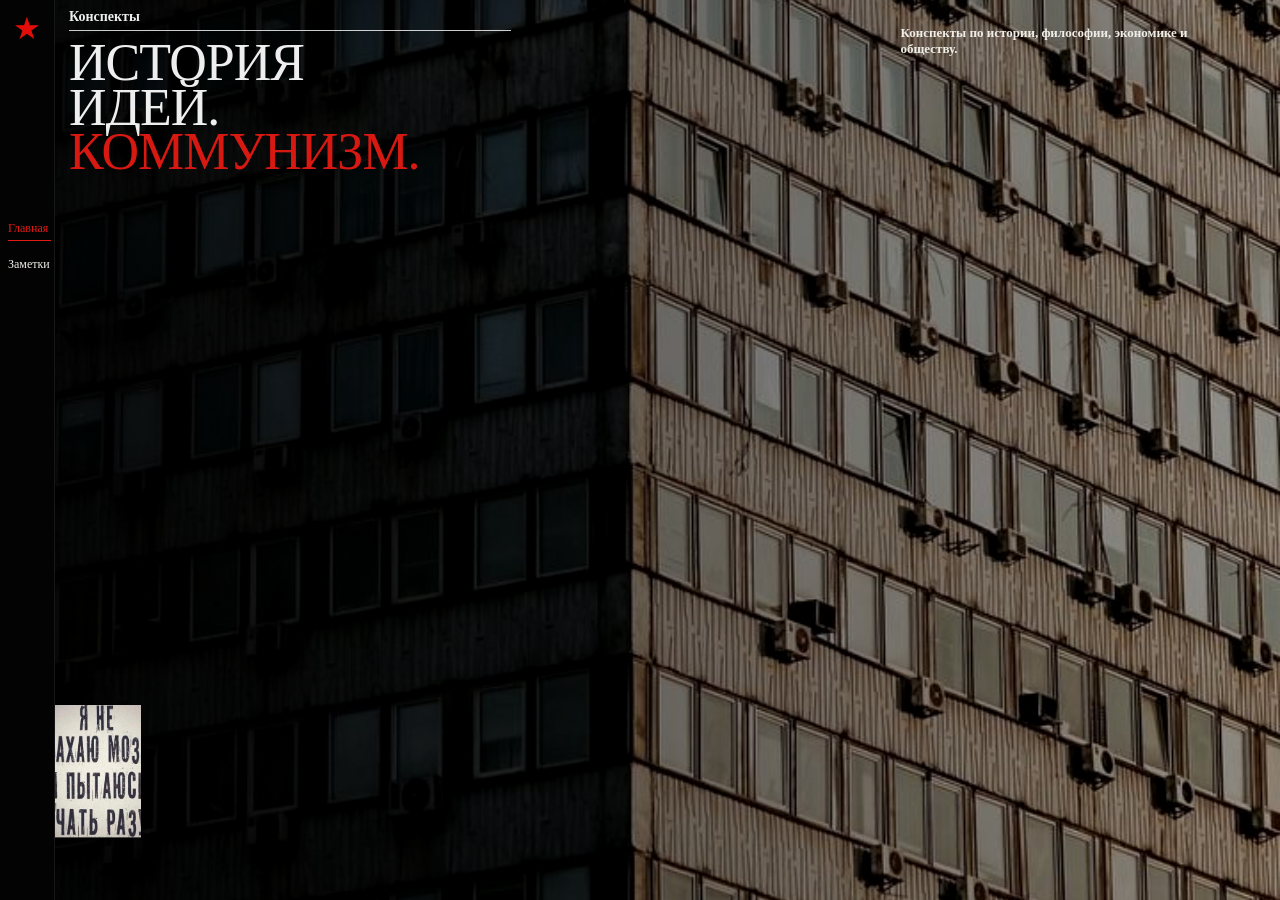
==== index.html @ e52af554 "Add files via upload" ====
<!doctype html>
<html lang="ru">
<head>
<meta charset="utf-8">
<meta name="viewport" content="width=device-width, initial-scale=1">
<title>История идей. Коммунизм.</title>
<link rel="stylesheet" href="style.css">
</head>
<body class="home-body">
<aside class="rail">
  <div class="star">★</div>
  <nav>
    <a class="active" href="index.html">Главная</a>
    <a href="notes.html">Заметки</a>
  </nav>
</aside>

<main class="home">
  <div class="background"><img src="654147914661196883.jpg" alt=""></div>
  <div class="darkness"></div>

  <header class="home-header">
    <div class="kicker">Конспекты</div>
    <div class="line"></div>
    <h1>ИСТОРИЯ<br>ИДЕЙ.<br><span>КОММУНИЗМ.</span></h1>
  </header>

  <div class="intro">Конспекты по истории, философии, экономике и обществу.</div>
<img class="little-poster" src="poster.jpg" alt="">
</main>
</body>
</html>
---- style.css ----
*{box-sizing:border-box}
html,body{margin:0;width:100%;min-height:100%;background:#050505;color:#f0eee8}
body{font-family:Georgia,"Times New Roman",serif}
a{color:inherit;text-decoration:none}

.rail{
  position:fixed;z-index:20;left:0;top:0;bottom:0;width:70px;
  background:#030303;border-right:1px solid rgba(255,255,255,.08)
}
.star{
  color:#e20d08;font:38px/1 Georgia,serif;
  text-align:center;padding-top:16px
}
.rail nav{
  position:absolute;left:0;right:0;top:240px;
  display:flex;flex-direction:column;gap:8px
}
.rail nav a{
  display:block;padding:3px 0 4px 20px;
  font:14px Georgia,"Times New Roman",serif;
  border-bottom:1px solid transparent
}
.rail nav a.active{color:#e31b14}
.rail nav a.active:after{
  content:"";display:block;width:48px;border-bottom:1px solid #e31b14;
  margin-top:4px
}

.home{
  position:relative;min-height:100vh;margin-left:70px;
  overflow:hidden;background:#0b0b0b
}
.background,.note-background{position:fixed;inset:0}
.background img,.note-background img{
  width:100%;height:100%;object-fit:cover;
  filter:brightness(.74) contrast(1.06)
}
.darkness,.note-darkness{
  position:fixed;inset:0;pointer-events:none;
  background:linear-gradient(90deg,rgba(0,0,0,.80) 0%,rgba(0,0,0,.43) 38%,rgba(0,0,0,.12) 100%)
}
.home-header{
  position:relative;z-index:2;width:min(510px,75%);
  padding:15px 14px 0;color:#eee
}
.kicker{font:700 14px Georgia,"Times New Roman",serif}
.line{height:1px;background:rgba(255,255,255,.8);margin:5px 0 10px}
.home-header h1{
  margin:0;font:400 clamp(32px,4vw,56px)/.84 Georgia,"Times New Roman",serif;
  letter-spacing:-1px
}
.home-header h1 span{color:#d71912}
.intro{
  position:absolute;z-index:3;right:4.5%;top:32px;width:320px;
  font:700 14px/1.45 Georgia,"Times New Roman",serif;
  text-align:left
}
.notes{
  position:relative;z-index:3;width:min(700px,76%);
  margin:118px 0 0 22px
}
.note-row{
  display:grid;grid-template-columns:42px 1fr 42px;align-items:center;
  min-height:66px;margin:0 0 8px;padding:9px 10px;
  background:rgba(0,0,0,.52);
  border-top:1px solid rgba(255,255,255,.18);
  border-bottom:1px solid rgba(255,255,255,.10);
  transition:background .2s
}
.note-row:hover{background:rgba(0,0,0,.72)}
.num{color:#e21a13;font:400 24px Georgia,serif}
.note-title{
  font:700 14px/1.35 Georgia,"Times New Roman",serif;
  text-transform:none
}
.arrow{font-size:25px;text-align:center}
.little-poster{
  position:absolute;z-index:4;left:-70px;bottom:55px;
  width:108px;height:142px;object-fit:cover;
  box-shadow:0 0 18px rgba(0,0,0,.55)
}

/* Individual notes */
.note-page{position:relative;min-height:100vh;overflow:hidden}
.note-background img{filter:grayscale(100%) brightness(.62) contrast(1.15)}
.note-darkness{
  background:linear-gradient(90deg,rgba(0,0,0,.76),rgba(0,0,0,.36) 55%,rgba(0,0,0,.2))
}
.note-header{
  position:relative;z-index:3;padding:15px 24px 0;width:100%;
  color:#eee
}
.note-heading{display:flex;align-items:flex-start;gap:15px;max-width:700px}
.note-number{color:#e31b14;font:400 25px Georgia,serif;padding-top:7px}
.note-heading h1{
  margin:0;font:400 clamp(28px,3.2vw,47px)/.9 Georgia,"Times New Roman",serif;
  max-width:620px
}
.note-heading h1::first-line{color:#eee}
.back{
  position:absolute;z-index:5;left:16px;top:108px;
  font:30px Georgia,serif
}
.note-content{
  position:relative;z-index:4;
  width:min(720px,78%);margin:96px auto 70px;
  padding:8px 14px 18px;
  background:rgba(0,0,0,.66);
  border:0;
  color:#eee;
  font:700 16px/1.5 Georgia,"Times New Roman",serif;
  text-align:left
}
.note-content h1,.note-content h2,.note-content h3{
  font-family:Georgia,"Times New Roman",serif;
  line-height:1.15;margin:10px 0 14px
}
.note-content h1{font-size:25px}
.note-content h2{font-size:20px}
.note-content h3{font-size:18px}
.note-content p,.note-content li{font-size:16px;line-height:1.5;margin:0 0 12px}
.note-content ul,.note-content ol{margin:5px 0 14px;padding-left:28px}
.note-content strong{font-weight:700}
.note-content blockquote{
  border-left:2px solid rgba(255,255,255,.55);margin:14px 0;padding:2px 12px
}
.note-content hr{border:0;border-top:1px solid rgba(255,255,255,.5);margin:20px 0}

@media(max-width:800px){
  .rail{width:58px}
  .home{margin-left:58px}
  .rail nav{top:210px}
  .rail nav a{padding-left:10px;font-size:12px}
  .home-header{width:85%;padding-left:14px}
  .home-header h1{font-size:37px}
  .intro{position:relative;right:auto;top:auto;width:82%;margin:26px 0 0 14px;font-size:12px}
  .notes{width:91%;margin:55px 0 0 10px}
  .note-row{grid-template-columns:30px 1fr 30px;min-height:62px;padding:7px}
  .note-title{font-size:12px}
  .little-poster{left:0;bottom:30px;width:78px;height:103px}
  .note-content{width:88%;margin:65px auto 45px;font-size:14px}
  .note-content p,.note-content li{font-size:14px}
  .note-heading h1{font-size:27px}
}


/* Final reference alignment */
@media(min-width:801px){
  .rail{width:55px}
  .star{font-size:31px;padding-top:13px}
  .rail nav{top:218px}
  .rail nav a{padding-left:8px;font-size:12px}
  .rail nav a.active:after{width:43px}

  .home{margin-left:55px;min-height:100vh}
  .home-header{width:470px;padding:9px 14px 0}
  .home-header h1{font-size:52px;line-height:.86}
  .intro{
    top:25px;right:6.5%;width:300px;
    font-size:13px;line-height:1.25
  }
  .notes{
    width:655px;margin:106px 0 0 20px
  }
  .note-row{
    grid-template-columns:38px 1fr 38px;
    min-height:68px;margin-bottom:7px;padding:8px 10px
  }
  .num{font-size:23px}
  .note-title{font-size:13px;line-height:1.25}
  .arrow{font-size:23px}
  .little-poster{
    left:0;bottom:62px;width:86px;height:133px
  }

  .note-page{min-height:100vh}
  .note-header{padding:9px 18px 0;width:520px}
  .note-header .kicker{font-size:13px}
  .note-heading h1{font-size:43px;line-height:.88}
  .note-number{font-size:23px}
  .note-content{
    width:690px;margin:88px 0 70px 20px;
    padding:10px 14px 18px;
    background:rgba(0,0,0,.68);
    border:0;
    font-size:15px
  }
  .note-content p,.note-content li{font-size:15px;line-height:1.45}
  .back{left:10px;top:102px}
}

.notes-list .notes-list-label{
  position:relative;z-index:3;
  margin:92px 0 14px 20px;
  width:655px;
  color:#eee;
  border-bottom:1px solid rgba(255,255,255,.45);
  padding-bottom:8px;
  font:700 13px Georgia,"Times New Roman",serif;
}
.notes-list .notes{
  margin-top:0;
}
@media(max-width:800px){
  .notes-list .notes-list-label{width:91%;margin:55px 0 12px 10px}
}
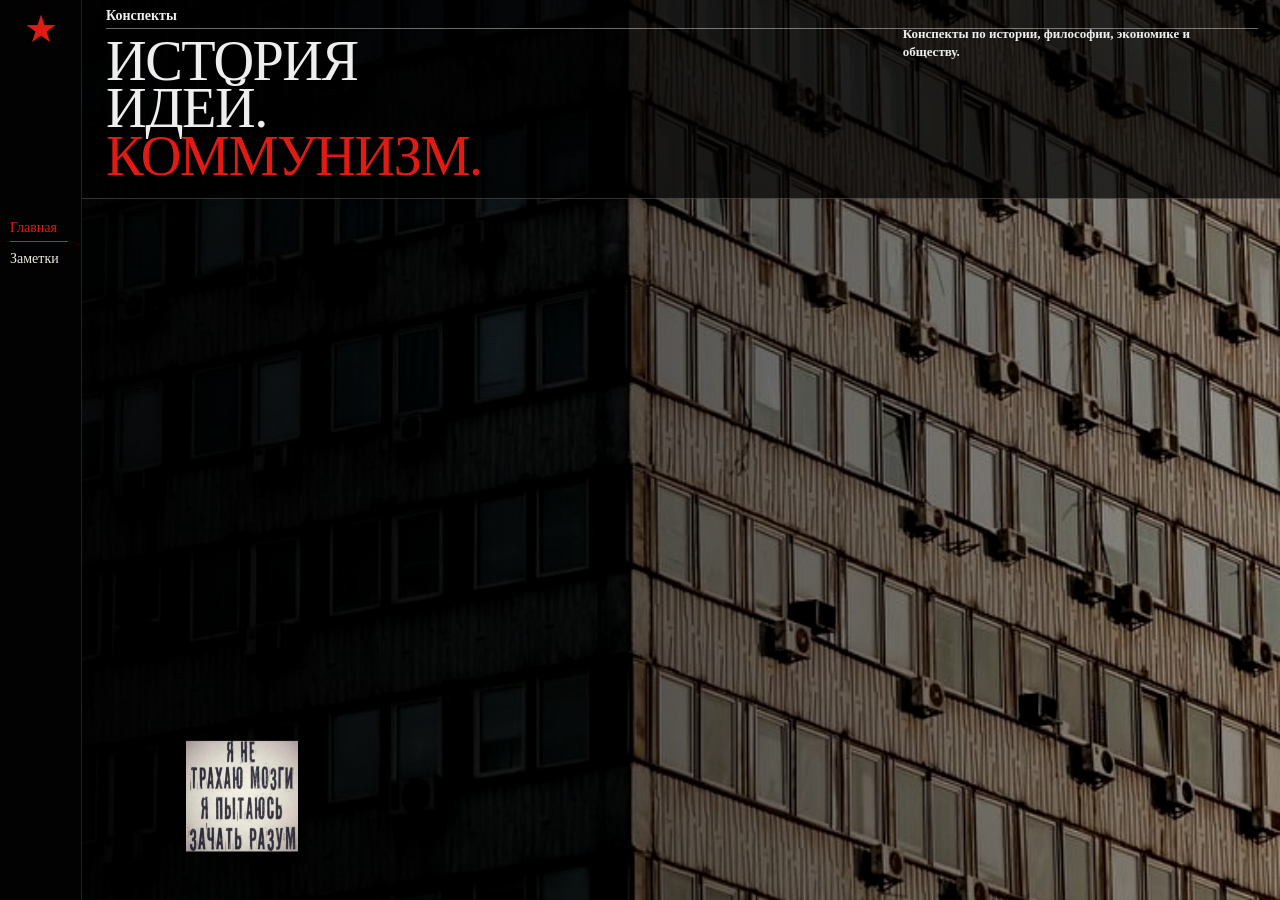
==== commit 97b3d6e1: "Add files via upload" ====
--- a/index.html
+++ b/index.html
@@ -14,19 +14,16 @@
     <a href="notes.html">Заметки</a>
   </nav>
 </aside>
-
 <main class="home">
   <div class="background"><img src="654147914661196883.jpg" alt=""></div>
   <div class="darkness"></div>
-
   <header class="home-header">
     <div class="kicker">Конспекты</div>
     <div class="line"></div>
     <h1>ИСТОРИЯ<br>ИДЕЙ.<br><span>КОММУНИЗМ.</span></h1>
   </header>
-
   <div class="intro">Конспекты по истории, философии, экономике и обществу.</div>
-<img class="little-poster" src="poster.jpg" alt="">
+  <img class="little-poster" src="poster.jpg" alt="">
 </main>
 </body>
 </html>
--- a/style.css
+++ b/style.css
@@ -1,207 +1,217 @@
 
 *{box-sizing:border-box}
-html,body{margin:0;width:100%;min-height:100%;background:#050505;color:#f0eee8}
+html,body{margin:0;padding:0;background:#050505;color:#eee;min-height:100%}
 body{font-family:Georgia,"Times New Roman",serif}
 a{color:inherit;text-decoration:none}
 
+:root{
+  --red:#e01b14;
+  --white:#eeeae1;
+  --black:#050505;
+  --panel:rgba(0,0,0,.70);
+  --line:rgba(255,255,255,.42);
+}
+
+/* LEFT NAVIGATION */
 .rail{
-  position:fixed;z-index:20;left:0;top:0;bottom:0;width:70px;
-  background:#030303;border-right:1px solid rgba(255,255,255,.08)
+  position:fixed;z-index:50;left:0;top:0;bottom:0;
+  width:82px;background:#020202;
+  border-right:1px solid rgba(255,255,255,.12);
 }
 .star{
-  color:#e20d08;font:38px/1 Georgia,serif;
-  text-align:center;padding-top:16px
+  color:var(--red);
+  font:38px/1 Georgia,"Times New Roman",serif;
+  text-align:center;padding-top:10px;
 }
 .rail nav{
-  position:absolute;left:0;right:0;top:240px;
-  display:flex;flex-direction:column;gap:8px
+  position:absolute;left:0;right:0;top:216px;
 }
 .rail nav a{
-  display:block;padding:3px 0 4px 20px;
-  font:14px Georgia,"Times New Roman",serif;
-  border-bottom:1px solid transparent
-}
-.rail nav a.active{color:#e31b14}
+  display:block;width:100%;padding:4px 7px 5px 10px;
+  font:14px/1.1 Georgia,"Times New Roman",serif;
+  white-space:nowrap;
+}
+.rail nav a.active{color:var(--red)}
 .rail nav a.active:after{
-  content:"";display:block;width:48px;border-bottom:1px solid #e31b14;
-  margin-top:4px
-}
-
-.home{
-  position:relative;min-height:100vh;margin-left:70px;
-  overflow:hidden;background:#0b0b0b
-}
-.background,.note-background{position:fixed;inset:0}
+  content:"";display:block;width:58px;
+  border-bottom:1px solid var(--red);margin-top:6px;
+}
+.rail nav a:not(.active){color:var(--white)}
+.rail nav a:hover{color:var(--red)}
+
+.background,.note-background{
+  position:fixed;z-index:0;inset:0;overflow:hidden;
+}
 .background img,.note-background img{
   width:100%;height:100%;object-fit:cover;
-  filter:brightness(.74) contrast(1.06)
+  display:block;filter:brightness(.72) contrast(1.08);
 }
 .darkness,.note-darkness{
-  position:fixed;inset:0;pointer-events:none;
-  background:linear-gradient(90deg,rgba(0,0,0,.80) 0%,rgba(0,0,0,.43) 38%,rgba(0,0,0,.12) 100%)
-}
-.home-header{
-  position:relative;z-index:2;width:min(510px,75%);
-  padding:15px 14px 0;color:#eee
-}
-.kicker{font:700 14px Georgia,"Times New Roman",serif}
-.line{height:1px;background:rgba(255,255,255,.8);margin:5px 0 10px}
+  position:fixed;z-index:1;inset:0;pointer-events:none;
+  background:linear-gradient(90deg,rgba(0,0,0,.86) 0%,rgba(0,0,0,.56) 38%,rgba(0,0,0,.10) 100%);
+}
+
+/* FULL-WIDTH TOP BAND */
+.home-header,.note-header{
+  position:relative;z-index:4;
+  margin-left:0;
+  width:100%;
+  min-height:178px;
+  padding:9px 22px 18px 24px;
+  background:rgba(0,0,0,.70);
+  border-bottom:1px solid rgba(255,255,255,.20);
+}
+.home-header .kicker,.note-header .kicker{
+  font:700 14px/1 Georgia,"Times New Roman",serif;
+}
+.line{
+  height:1px;background:var(--line);
+  margin:5px 0 9px;
+  width:100%;
+}
 .home-header h1{
-  margin:0;font:400 clamp(32px,4vw,56px)/.84 Georgia,"Times New Roman",serif;
-  letter-spacing:-1px
-}
-.home-header h1 span{color:#d71912}
-.intro{
-  position:absolute;z-index:3;right:4.5%;top:32px;width:320px;
-  font:700 14px/1.45 Georgia,"Times New Roman",serif;
-  text-align:left
-}
-.notes{
-  position:relative;z-index:3;width:min(700px,76%);
-  margin:118px 0 0 22px
+  margin:0;
+  font:400 clamp(38px,4.4vw,62px)/.84 Georgia,"Times New Roman",serif;
+  letter-spacing:-1.5px;
+}
+.home-header h1 span{color:var(--red)}
+
+.home{
+  position:relative;z-index:2;
+  margin-left:82px;min-height:100vh;overflow:hidden;
+}
+.home .intro{
+  position:absolute;z-index:5;right:5.2%;top:25px;
+  width:315px;
+  font:700 13px/1.35 Georgia,"Times New Roman",serif;
+}
+.home .notes{display:none}
+.little-poster{
+  position:absolute;z-index:5;
+  left:104px;bottom:48px;
+  width:112px;height:auto;
+  max-height:170px;
+  object-fit:contain;
+  object-position:center;
+  display:block;
+}
+
+/* DEDICATED NOTE LIST */
+.notes-list{
+  position:relative;z-index:2;
+  margin-left:82px;min-height:100vh;overflow:hidden;
+}
+.notes-list .notes-list-label{
+  position:relative;z-index:5;
+  width:720px;max-width:calc(100vw - 120px);
+  margin:42px 0 0 24px;
+  padding:8px 12px;
+  background:var(--panel);
+  border-top:1px solid rgba(255,255,255,.22);
+  border-bottom:1px solid rgba(255,255,255,.22);
+  font:700 14px/1 Georgia,"Times New Roman",serif;
+}
+.notes-list .notes{
+  position:relative;z-index:5;
+  display:block;
+  width:720px;max-width:calc(100vw - 120px);
+  margin:0 0 60px 24px;
+  padding:0 12px 8px;
+  background:var(--panel);
 }
 .note-row{
-  display:grid;grid-template-columns:42px 1fr 42px;align-items:center;
-  min-height:66px;margin:0 0 8px;padding:9px 10px;
-  background:rgba(0,0,0,.52);
-  border-top:1px solid rgba(255,255,255,.18);
-  border-bottom:1px solid rgba(255,255,255,.10);
-  transition:background .2s
-}
-.note-row:hover{background:rgba(0,0,0,.72)}
-.num{color:#e21a13;font:400 24px Georgia,serif}
-.note-title{
-  font:700 14px/1.35 Georgia,"Times New Roman",serif;
-  text-transform:none
-}
-.arrow{font-size:25px;text-align:center}
-.little-poster{
-  position:absolute;z-index:4;left:-70px;bottom:55px;
-  width:108px;height:142px;object-fit:cover;
-  box-shadow:0 0 18px rgba(0,0,0,.55)
-}
-
-/* Individual notes */
-.note-page{position:relative;min-height:100vh;overflow:hidden}
-.note-background img{filter:grayscale(100%) brightness(.62) contrast(1.15)}
+  display:grid;
+  grid-template-columns:42px minmax(0,1fr) 42px;
+  align-items:center;
+  min-height:68px;
+  border-bottom:1px solid rgba(255,255,255,.20);
+  padding:8px 2px;
+}
+.note-row:hover{background:rgba(255,255,255,.035)}
+.num{color:var(--red);font:400 23px/1 Georgia,serif}
+.note-title{font:700 14px/1.3 Georgia,"Times New Roman",serif}
+.arrow{font:24px/1;text-align:center}
+
+/* NOTE PAGE */
+.note-page{
+  position:relative;z-index:2;
+  margin-left:82px;min-height:100vh;
+  overflow:hidden;
+}
+.note-background{height:100vh;will-change:transform}
+.note-background img{
+  height:120vh;
+  min-height:100vh;
+  position:absolute;left:0;top:-10vh;
+  filter:grayscale(100%) brightness(.58) contrast(1.14);
+}
 .note-darkness{
-  background:linear-gradient(90deg,rgba(0,0,0,.76),rgba(0,0,0,.36) 55%,rgba(0,0,0,.2))
+  background:linear-gradient(90deg,rgba(0,0,0,.82),rgba(0,0,0,.47) 50%,rgba(0,0,0,.18));
 }
 .note-header{
-  position:relative;z-index:3;padding:15px 24px 0;width:100%;
-  color:#eee
-}
-.note-heading{display:flex;align-items:flex-start;gap:15px;max-width:700px}
-.note-number{color:#e31b14;font:400 25px Georgia,serif;padding-top:7px}
+  min-height:150px;
+  width:100%;
+  padding:9px 24px 16px;
+}
+.note-heading{
+  display:flex;align-items:flex-start;gap:14px;
+}
+.note-number{color:var(--red);font:400 23px/1 Georgia,serif;padding-top:5px}
 .note-heading h1{
-  margin:0;font:400 clamp(28px,3.2vw,47px)/.9 Georgia,"Times New Roman",serif;
-  max-width:620px
-}
-.note-heading h1::first-line{color:#eee}
+  margin:0;max-width:900px;
+  font:400 clamp(29px,3.2vw,47px)/.88 Georgia,"Times New Roman",serif;
+}
 .back{
-  position:absolute;z-index:5;left:16px;top:108px;
-  font:30px Georgia,serif
+  position:relative;z-index:6;
+  display:block;width:44px;margin:16px 0 0 18px;
+  font:30px/1 Georgia,serif;color:var(--white);
 }
 .note-content{
-  position:relative;z-index:4;
-  width:min(720px,78%);margin:96px auto 70px;
-  padding:8px 14px 18px;
-  background:rgba(0,0,0,.66);
-  border:0;
+  position:relative;z-index:5;
+  width:min(760px,calc(100vw - 125px));
+  margin:25px 0 100px 24px;
+  padding:18px 22px 26px;
+  background:rgba(0,0,0,.70);
   color:#eee;
-  font:700 16px/1.5 Georgia,"Times New Roman",serif;
-  text-align:left
+  font:700 15px/1.52 Georgia,"Times New Roman",serif;
 }
 .note-content h1,.note-content h2,.note-content h3{
-  font-family:Georgia,"Times New Roman",serif;
-  line-height:1.15;margin:10px 0 14px
-}
-.note-content h1{font-size:25px}
-.note-content h2{font-size:20px}
+  font-family:Georgia,"Times New Roman",serif;line-height:1.12
+}
+.note-content h1{font-size:27px}
+.note-content h2{font-size:22px;margin-top:26px}
 .note-content h3{font-size:18px}
-.note-content p,.note-content li{font-size:16px;line-height:1.5;margin:0 0 12px}
-.note-content ul,.note-content ol{margin:5px 0 14px;padding-left:28px}
-.note-content strong{font-weight:700}
+.note-content p,.note-content li{font-size:15px;line-height:1.52}
 .note-content blockquote{
-  border-left:2px solid rgba(255,255,255,.55);margin:14px 0;padding:2px 12px
-}
-.note-content hr{border:0;border-top:1px solid rgba(255,255,255,.5);margin:20px 0}
-
+  border-left:2px solid rgba(255,255,255,.6);
+  margin:16px 0;padding:2px 13px;
+}
+.note-content hr{border:0;border-top:1px solid rgba(255,255,255,.45);margin:24px 0}
+
+/* Mobile */
 @media(max-width:800px){
-  .rail{width:58px}
-  .home{margin-left:58px}
-  .rail nav{top:210px}
-  .rail nav a{padding-left:10px;font-size:12px}
-  .home-header{width:85%;padding-left:14px}
-  .home-header h1{font-size:37px}
-  .intro{position:relative;right:auto;top:auto;width:82%;margin:26px 0 0 14px;font-size:12px}
-  .notes{width:91%;margin:55px 0 0 10px}
-  .note-row{grid-template-columns:30px 1fr 30px;min-height:62px;padding:7px}
+  .rail{width:70px}
+  .star{font-size:32px}
+  .rail nav{top:205px}
+  .rail nav a{font-size:12px;padding-left:7px}
+  .rail nav a.active:after{width:50px}
+
+  .home,.notes-list,.note-page{margin-left:70px}
+  .home-header,.note-header{padding-left:16px;padding-right:14px;min-height:165px}
+  .home-header h1{font-size:40px}
+  .home .intro{
+    position:relative;right:auto;top:auto;
+    width:80%;margin:-1px 0 0 16px;
+    padding:10px 12px;background:var(--panel)
+  }
+  .little-poster{left:78px;bottom:24px;width:92px;max-height:145px}
+  .notes-list .notes-list-label,
+  .notes-list .notes{
+    width:calc(100% - 28px);max-width:none;margin-left:14px
+  }
+  .note-row{grid-template-columns:30px minmax(0,1fr) 28px;min-height:65px}
   .note-title{font-size:12px}
-  .little-poster{left:0;bottom:30px;width:78px;height:103px}
-  .note-content{width:88%;margin:65px auto 45px;font-size:14px}
-  .note-content p,.note-content li{font-size:14px}
-  .note-heading h1{font-size:27px}
-}
-
-
-/* Final reference alignment */
-@media(min-width:801px){
-  .rail{width:55px}
-  .star{font-size:31px;padding-top:13px}
-  .rail nav{top:218px}
-  .rail nav a{padding-left:8px;font-size:12px}
-  .rail nav a.active:after{width:43px}
-
-  .home{margin-left:55px;min-height:100vh}
-  .home-header{width:470px;padding:9px 14px 0}
-  .home-header h1{font-size:52px;line-height:.86}
-  .intro{
-    top:25px;right:6.5%;width:300px;
-    font-size:13px;line-height:1.25
+  .note-content{
+    width:calc(100% - 28px);margin-left:14px;padding:15px 16px;
   }
-  .notes{
-    width:655px;margin:106px 0 0 20px
-  }
-  .note-row{
-    grid-template-columns:38px 1fr 38px;
-    min-height:68px;margin-bottom:7px;padding:8px 10px
-  }
-  .num{font-size:23px}
-  .note-title{font-size:13px;line-height:1.25}
-  .arrow{font-size:23px}
-  .little-poster{
-    left:0;bottom:62px;width:86px;height:133px
-  }
-
-  .note-page{min-height:100vh}
-  .note-header{padding:9px 18px 0;width:520px}
-  .note-header .kicker{font-size:13px}
-  .note-heading h1{font-size:43px;line-height:.88}
-  .note-number{font-size:23px}
-  .note-content{
-    width:690px;margin:88px 0 70px 20px;
-    padding:10px 14px 18px;
-    background:rgba(0,0,0,.68);
-    border:0;
-    font-size:15px
-  }
-  .note-content p,.note-content li{font-size:15px;line-height:1.45}
-  .back{left:10px;top:102px}
-}
-
-.notes-list .notes-list-label{
-  position:relative;z-index:3;
-  margin:92px 0 14px 20px;
-  width:655px;
-  color:#eee;
-  border-bottom:1px solid rgba(255,255,255,.45);
-  padding-bottom:8px;
-  font:700 13px Georgia,"Times New Roman",serif;
-}
-.notes-list .notes{
-  margin-top:0;
-}
-@media(max-width:800px){
-  .notes-list .notes-list-label{width:91%;margin:55px 0 12px 10px}
-}
+}
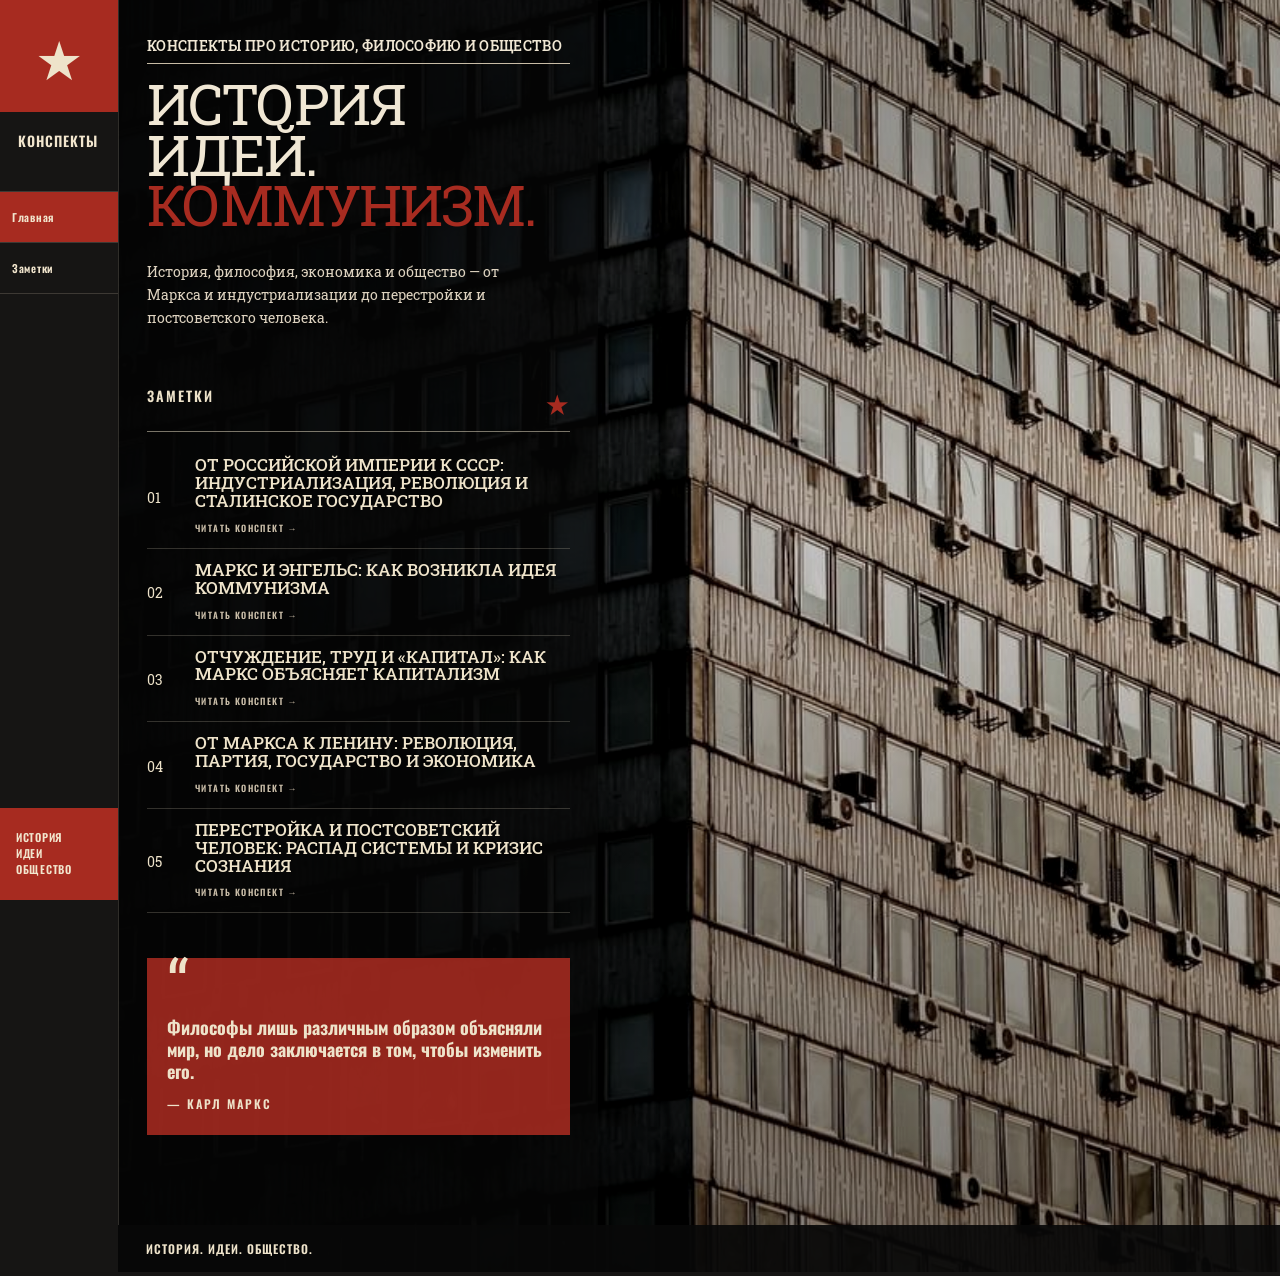
==== commit 55fc8def: "Add files via upload" ====
--- a/index.html
+++ b/index.html
@@ -1,29 +1,88 @@
-<!doctype html>
+<!DOCTYPE html>
+
 <html lang="ru">
 <head>
-<meta charset="utf-8">
-<meta name="viewport" content="width=device-width, initial-scale=1">
-<title>История идей. Коммунизм.</title>
-<link rel="stylesheet" href="style.css">
+<meta charset="utf-8"/>
+<meta content="width=device-width, initial-scale=1" name="viewport"/>
+<title>История идей. Общество.</title>
+<link href="style.css" rel="stylesheet"/>
 </head>
-<body class="home-body">
-<aside class="rail">
-  <div class="star">★</div>
-  <nav>
-    <a class="active" href="index.html">Главная</a>
-    <a href="notes.html">Заметки</a>
-  </nav>
+<body>
+<div class="site-shell home">
+<aside class="sidebar">
+<div class="brand-mark">★</div>
+<div class="brand">КОНСПЕКТЫ</div>
+<nav>
+<a class="active" href="index.html">Главная</a>
+<a href="#notes">Заметки</a>
+</nav>
+<div class="sidebar-bottom">ИСТОРИЯ<br/>ИДЕИ<br/>ОБЩЕСТВО</div>
 </aside>
-<main class="home">
-  <div class="background"><img src="654147914661196883.jpg" alt=""></div>
-  <div class="darkness"></div>
-  <header class="home-header">
-    <div class="kicker">Конспекты</div>
-    <div class="line"></div>
-    <h1>ИСТОРИЯ<br>ИДЕЙ.<br><span>КОММУНИЗМ.</span></h1>
-  </header>
-  <div class="intro">Конспекты по истории, философии, экономике и обществу.</div>
-  <img class="little-poster" src="poster.jpg" alt="">
+<main class="home-main">
+<div class="home-photo">
+<img alt="Архитектура" src="654147914661196883.jpg"/>
+</div>
+<div class="home-shade"></div>
+<section class="home-overlay">
+<div class="home-heading">
+<span class="home-kicker">КОНСПЕКТЫ ПРО ИСТОРИЮ, ФИЛОСОФИЮ И ОБЩЕСТВО</span>
+<div class="home-rule"></div>
+<h1>ИСТОРИЯ<br/>ИДЕЙ.<br/><em>КОММУНИЗМ.</em></h1>
+</div>
+<div class="home-description">
+<p>История, философия, экономика и общество — от Маркса и индустриализации до перестройки и постсоветского человека.</p>
+</div>
+<section class="notes-section" id="notes">
+<div class="section-heading"><span>ЗАМЕТКИ</span><i>★</i></div>
+<a class="note-card" href="notes/note-1.html">
+<div class="card-image"><img alt="" src="images/note-1.jpg"/></div>
+<div class="card-number">01</div>
+<div class="card-text">
+<h2>От Российской империи к СССР: индустриализация, революция и сталинское государство</h2>
+<span>ЧИТАТЬ КОНСПЕКТ →</span>
+</div>
+</a>
+<a class="note-card" href="notes/note-2.html">
+<div class="card-image"><img alt="" src="images/note-2.jpg"/></div>
+<div class="card-number">02</div>
+<div class="card-text">
+<h2>Маркс и Энгельс: как возникла идея коммунизма</h2>
+<span>ЧИТАТЬ КОНСПЕКТ →</span>
+</div>
+</a>
+<a class="note-card" href="notes/note-3.html">
+<div class="card-image"><img alt="" src="images/note-3.jpg"/></div>
+<div class="card-number">03</div>
+<div class="card-text">
+<h2>Отчуждение, труд и «Капитал»: как Маркс объясняет капитализм</h2>
+<span>ЧИТАТЬ КОНСПЕКТ →</span>
+</div>
+</a>
+<a class="note-card" href="notes/note-4.html">
+<div class="card-image"><img alt="" src="images/note-4.jpg"/></div>
+<div class="card-number">04</div>
+<div class="card-text">
+<h2>От Маркса к Ленину: революция, партия, государство и экономика</h2>
+<span>ЧИТАТЬ КОНСПЕКТ →</span>
+</div>
+</a>
+<a class="note-card" href="notes/note-5.html">
+<div class="card-image"><img alt="" src="images/note-5.jpg"/></div>
+<div class="card-number">05</div>
+<div class="card-text">
+<h2>Перестройка и постсоветский человек: распад системы и кризис сознания</h2>
+<span>ЧИТАТЬ КОНСПЕКТ →</span>
+</div>
+</a>
+</section>
+<section class="quote">
+<span>“</span>
+<p>Философы лишь различным образом объясняли мир, но дело заключается в том, чтобы изменить его.</p>
+<small>— КАРЛ МАРКС</small>
+</section>
+</section>
+<footer>ИСТОРИЯ. ИДЕИ. ОБЩЕСТВО. <span>КОНСПЕКТЫ ДЛЯ ИЗУЧЕНИЯ И ПОНИМАНИЯ.</span></footer>
 </main>
+</div>
 </body>
 </html>
--- a/style.css
+++ b/style.css
@@ -1,217 +1,228 @@
 
+@import url('https://fonts.googleapis.com/css2?family=Oswald:wght@400;500;600;700&family=Roboto+Slab:wght@400;500;700&display=swap');
+
+:root{
+  --red:#a72b20;
+  --dark:#161514;
+  --cream:#eee3ca;
+  --paper:#f5ecd8;
+  --ink:#191715;
+  --muted:#776d60;
+}
 *{box-sizing:border-box}
-html,body{margin:0;padding:0;background:#050505;color:#eee;min-height:100%}
-body{font-family:Georgia,"Times New Roman",serif}
+html{scroll-behavior:smooth}
+body{margin:0;background:var(--dark);color:var(--ink);font-family:"Roboto Slab",serif}
 a{color:inherit;text-decoration:none}
-
-:root{
-  --red:#e01b14;
-  --white:#eeeae1;
-  --black:#050505;
-  --panel:rgba(0,0,0,.70);
-  --line:rgba(255,255,255,.42);
-}
-
-/* LEFT NAVIGATION */
-.rail{
-  position:fixed;z-index:50;left:0;top:0;bottom:0;
-  width:82px;background:#020202;
-  border-right:1px solid rgba(255,255,255,.12);
-}
-.star{
+.site-shell{display:flex;min-height:100vh}
+.sidebar{position:fixed;left:0;top:0;bottom:0;width:118px;background:var(--dark);color:#f2e6ce;display:flex;flex-direction:column;z-index:10}
+.brand-mark{height:112px;background:var(--red);display:grid;place-items:center;font:54px/1 "Oswald",sans-serif;color:var(--cream)}
+.brand{padding:20px 18px;font:600 14px/1.35 "Oswald",sans-serif;letter-spacing:1px}
+.sidebar nav{margin-top:20px;border-top:1px solid #3d3934}
+.sidebar nav a{display:block;padding:17px 12px;border-bottom:1px solid #3d3934;font:600 11px "Oswald",sans-serif;letter-spacing:.7px}
+.sidebar nav a:hover,.sidebar nav a.active{background:var(--red)}
+.sidebar-bottom{margin-top:auto;background:var(--red);padding:22px 16px;font:600 11px/1.45 "Oswald",sans-serif;letter-spacing:.7px}
+.home-main,.note-page{margin-left:118px;width:calc(100% - 118px)}
+.intro{min-height:100vh;display:grid;grid-template-columns:46% 54%;background:var(--paper)}
+.intro-copy{padding:24vh 7vw 12vh 7vw;align-self:end}
+.eyebrow,.section-heading,.hero-title span{font:600 14px "Oswald",sans-serif;letter-spacing:2px;color:var(--red)}
+.intro h1{font:700 clamp(58px,8vw,130px)/.87 "Oswald",sans-serif;margin:22px 0 30px;letter-spacing:-2px}
+.intro h1 em{font-style:normal;color:var(--red)}
+.intro p{max-width:600px;font-size:18px;line-height:1.7}
+.intro-photo{min-height:100vh;overflow:hidden}
+.intro-photo img{width:100%;height:100%;object-fit:cover;filter:contrast(1.08)}
+.notes-section{background:var(--paper);padding:80px 7vw}
+.section-heading{display:flex;justify-content:space-between;border-bottom:2px solid var(--red);padding-bottom:10px;margin-bottom:25px}
+.section-heading i{font-style:normal;font-size:24px}
+.note-card{display:grid;grid-template-columns:120px 54px 1fr;align-items:center;border-bottom:1px solid #b8ac94;padding:18px 0;gap:18px;transition:.2s}
+.note-card:hover{background:#e7dcc4}
+.card-image{width:120px;height:120px;overflow:hidden}
+.card-image img{width:100%;height:100%;object-fit:cover;filter:grayscale(100%) contrast(1.08)}
+.card-number{font:600 24px "Oswald",sans-serif;color:var(--red)}
+.card-text h2{font:700 clamp(20px,2.2vw,34px)/1.05 "Oswald",sans-serif;margin:0 0 12px;text-transform:uppercase}
+.card-text span{font:600 11px "Oswald",sans-serif;letter-spacing:1.4px;color:var(--red)}
+.quote{margin:0;background:var(--red);color:var(--cream);padding:55px 10vw}
+.quote span{font:100px/0 "Roboto Slab",serif}
+.quote p{font:700 clamp(24px,3vw,42px)/1.2 "Oswald",sans-serif;max-width:950px;margin:20px 0}
+.quote small{font:600 12px "Oswald",sans-serif;letter-spacing:2px}
+footer{background:var(--dark);color:#eee3ca;padding:25px 7vw;font:600 12px "Oswald",sans-serif;letter-spacing:1px}
+footer span{float:right;color:#9e9589;font-weight:400}
+.note-hero{height:62vh;position:relative;overflow:hidden}
+.note-hero img{width:100%;height:100%;object-fit:cover;filter:grayscale(100%) contrast(1.18)}
+.hero-overlay{position:absolute;inset:0;background:linear-gradient(90deg,rgba(0,0,0,.75),rgba(0,0,0,.05))}
+.hero-title{position:absolute;left:7vw;bottom:8vh;color:#f4ead4;max-width:850px}
+.hero-title h1{font:700 clamp(48px,6vw,90px)/.95 "Oswald",sans-serif;text-transform:uppercase;margin:18px 0 0;letter-spacing:-1px}
+.content{background:var(--paper);padding:70px max(7vw,24px) 100px;max-width:1200px}
+.content h1{font:700 44px/1 "Oswald",sans-serif;color:var(--red);margin-top:0}
+.content h2{font:700 32px/1.05 "Oswald",sans-serif;margin-top:55px;text-transform:uppercase}
+.content h3{font:700 23px/1.1 "Oswald",sans-serif}
+.content p,.content li{font-size:18px;line-height:1.75}
+.content strong{font-weight:700}
+.content mark{background:#d7bd82;padding:0 3px}
+.content blockquote{margin:30px 0;padding:20px 28px;border-left:7px solid var(--red);background:#e7dcc4;font-size:21px}
+.content hr{border:0;border-top:2px solid #b8ac94;margin:45px 0}
+.content ul,.content ol{padding-left:30px}
+@media(max-width:800px){
+  .sidebar{width:76px}
+  .brand{display:none}
+  .sidebar-bottom{font-size:9px;padding:12px 8px}
+  .home-main,.note-page{margin-left:76px;width:calc(100% - 76px)}
+  .intro{display:block}
+  .intro-copy{padding:70px 28px}
+  .intro-photo{min-height:55vh}
+  .notes-section{padding:55px 28px}
+  .note-card{grid-template-columns:75px 35px 1fr;gap:10px}
+  .card-image{width:75px;height:75px}
+  .card-text h2{font-size:20px}
+  .note-hero{height:55vh}
+  .hero-title{left:28px;right:20px;bottom:40px}
+  .content{padding:45px 28px 70px}
+  .content p,.content li{font-size:16px}
+  footer span{float:none;display:block;margin-top:8px}
+}
+
+
+/* --- Homepage: architectural editorial layout --- */
+.home-main{
+  position:relative;
+  min-height:100vh;
+  overflow:hidden;
+  background:#0d0d0d;
+}
+.home-photo{
+  position:fixed;
+  inset:0;
+  z-index:0;
+}
+.home-photo img{
+  width:100%;
+  height:100%;
+  object-fit:cover;
+  object-position:center;
+  filter:contrast(1.06) saturate(.78);
+}
+.home-shade{
+  position:fixed;
+  inset:0;
+  z-index:1;
+  pointer-events:none;
+  background:
+    linear-gradient(90deg,rgba(0,0,0,.88) 0,rgba(0,0,0,.63) 24%,rgba(0,0,0,.16) 53%,rgba(0,0,0,.03) 100%),
+    linear-gradient(180deg,rgba(0,0,0,.28),rgba(0,0,0,.05) 42%,rgba(0,0,0,.38));
+}
+.home-overlay{
+  position:relative;
+  z-index:2;
+  width:min(480px,calc(100vw - 120px));
+  min-height:100vh;
+  padding:34px 28px 90px;
+  color:#f0e7d4;
+  background:rgba(8,8,8,.58);
+  border-left:1px solid rgba(240,231,212,.18);
+}
+.home-heading{
+  margin-top:0;
+}
+.home-kicker{
+  font:600 14px/1 "Roboto Slab",serif;
+  letter-spacing:.3px;
+}
+.home-rule{
+  height:1px;
+  background:#ddd0b7;
+  opacity:.9;
+  margin:8px 0 14px;
+}
+.home-heading h1{
+  margin:0;
+  font:400 clamp(38px,4.4vw,62px)/.9 "Roboto Slab",serif;
+  letter-spacing:-2px;
+}
+.home-heading h1 em{
+  font-style:normal;
   color:var(--red);
-  font:38px/1 Georgia,"Times New Roman",serif;
-  text-align:center;padding-top:10px;
-}
-.rail nav{
-  position:absolute;left:0;right:0;top:216px;
-}
-.rail nav a{
-  display:block;width:100%;padding:4px 7px 5px 10px;
-  font:14px/1.1 Georgia,"Times New Roman",serif;
-  white-space:nowrap;
-}
-.rail nav a.active{color:var(--red)}
-.rail nav a.active:after{
-  content:"";display:block;width:58px;
-  border-bottom:1px solid var(--red);margin-top:6px;
-}
-.rail nav a:not(.active){color:var(--white)}
-.rail nav a:hover{color:var(--red)}
-
-.background,.note-background{
-  position:fixed;z-index:0;inset:0;overflow:hidden;
-}
-.background img,.note-background img{
-  width:100%;height:100%;object-fit:cover;
-  display:block;filter:brightness(.72) contrast(1.08);
-}
-.darkness,.note-darkness{
-  position:fixed;z-index:1;inset:0;pointer-events:none;
-  background:linear-gradient(90deg,rgba(0,0,0,.86) 0%,rgba(0,0,0,.56) 38%,rgba(0,0,0,.10) 100%);
-}
-
-/* FULL-WIDTH TOP BAND */
-.home-header,.note-header{
-  position:relative;z-index:4;
+}
+.home-description{
+  max-width:390px;
+  margin-top:30px;
+}
+.home-description p{
+  font:400 14px/1.65 "Roboto Slab",serif;
+  color:#ddd2bf;
+}
+.home .notes-section{
+  margin-top:56px;
+  padding:0;
+  background:transparent;
+}
+.home .section-heading{
+  color:#eee3ca;
+  border-bottom:1px solid rgba(238,227,202,.5);
+  margin-bottom:12px;
+}
+.home .section-heading i{
+  color:var(--red);
+}
+.home .note-card{
+  grid-template-columns:36px 1fr;
+  border-bottom:1px solid rgba(238,227,202,.2);
+  padding:12px 0;
+  gap:12px;
+  color:#eee3ca;
+  background:transparent;
+}
+.home .note-card .card-image{display:none}
+.home .card-number{
+  font:400 14px/1 "Roboto Slab",serif;
+  color:#eee3ca;
+  padding-top:3px;
+}
+.home .card-text h2{
+  font:500 17px/1.05 "Roboto Slab",serif;
+  margin:0 0 5px;
+  text-transform:uppercase;
+}
+.home .card-text span{
+  font-size:9px;
+  color:#c9bda8;
+}
+.home .note-card:hover{
+  background:rgba(167,43,32,.18);
+}
+.home .quote{
+  margin-top:45px;
+  padding:22px 20px;
+  background:rgba(167,43,32,.88);
+}
+.home .quote span{font-size:60px}
+.home .quote p{font-size:18px;margin:10px 0}
+.home footer{
+  position:relative;
+  z-index:3;
   margin-left:0;
-  width:100%;
-  min-height:178px;
-  padding:9px 22px 18px 24px;
-  background:rgba(0,0,0,.70);
-  border-bottom:1px solid rgba(255,255,255,.20);
-}
-.home-header .kicker,.note-header .kicker{
-  font:700 14px/1 Georgia,"Times New Roman",serif;
-}
-.line{
-  height:1px;background:var(--line);
-  margin:5px 0 9px;
-  width:100%;
-}
-.home-header h1{
-  margin:0;
-  font:400 clamp(38px,4.4vw,62px)/.84 Georgia,"Times New Roman",serif;
-  letter-spacing:-1.5px;
-}
-.home-header h1 span{color:var(--red)}
-
-.home{
-  position:relative;z-index:2;
-  margin-left:82px;min-height:100vh;overflow:hidden;
-}
-.home .intro{
-  position:absolute;z-index:5;right:5.2%;top:25px;
-  width:315px;
-  font:700 13px/1.35 Georgia,"Times New Roman",serif;
-}
-.home .notes{display:none}
-.little-poster{
-  position:absolute;z-index:5;
-  left:104px;bottom:48px;
-  width:112px;height:auto;
-  max-height:170px;
-  object-fit:contain;
-  object-position:center;
-  display:block;
-}
-
-/* DEDICATED NOTE LIST */
-.notes-list{
-  position:relative;z-index:2;
-  margin-left:82px;min-height:100vh;overflow:hidden;
-}
-.notes-list .notes-list-label{
-  position:relative;z-index:5;
-  width:720px;max-width:calc(100vw - 120px);
-  margin:42px 0 0 24px;
-  padding:8px 12px;
-  background:var(--panel);
-  border-top:1px solid rgba(255,255,255,.22);
-  border-bottom:1px solid rgba(255,255,255,.22);
-  font:700 14px/1 Georgia,"Times New Roman",serif;
-}
-.notes-list .notes{
-  position:relative;z-index:5;
-  display:block;
-  width:720px;max-width:calc(100vw - 120px);
-  margin:0 0 60px 24px;
-  padding:0 12px 8px;
-  background:var(--panel);
-}
-.note-row{
-  display:grid;
-  grid-template-columns:42px minmax(0,1fr) 42px;
-  align-items:center;
-  min-height:68px;
-  border-bottom:1px solid rgba(255,255,255,.20);
-  padding:8px 2px;
-}
-.note-row:hover{background:rgba(255,255,255,.035)}
-.num{color:var(--red);font:400 23px/1 Georgia,serif}
-.note-title{font:700 14px/1.3 Georgia,"Times New Roman",serif}
-.arrow{font:24px/1;text-align:center}
-
-/* NOTE PAGE */
-.note-page{
-  position:relative;z-index:2;
-  margin-left:82px;min-height:100vh;
-  overflow:hidden;
-}
-.note-background{height:100vh;will-change:transform}
-.note-background img{
-  height:120vh;
-  min-height:100vh;
-  position:absolute;left:0;top:-10vh;
-  filter:grayscale(100%) brightness(.58) contrast(1.14);
-}
-.note-darkness{
-  background:linear-gradient(90deg,rgba(0,0,0,.82),rgba(0,0,0,.47) 50%,rgba(0,0,0,.18));
-}
-.note-header{
-  min-height:150px;
-  width:100%;
-  padding:9px 24px 16px;
-}
-.note-heading{
-  display:flex;align-items:flex-start;gap:14px;
-}
-.note-number{color:var(--red);font:400 23px/1 Georgia,serif;padding-top:5px}
-.note-heading h1{
-  margin:0;max-width:900px;
-  font:400 clamp(29px,3.2vw,47px)/.88 Georgia,"Times New Roman",serif;
-}
-.back{
-  position:relative;z-index:6;
-  display:block;width:44px;margin:16px 0 0 18px;
-  font:30px/1 Georgia,serif;color:var(--white);
-}
-.note-content{
-  position:relative;z-index:5;
-  width:min(760px,calc(100vw - 125px));
-  margin:25px 0 100px 24px;
-  padding:18px 22px 26px;
-  background:rgba(0,0,0,.70);
-  color:#eee;
-  font:700 15px/1.52 Georgia,"Times New Roman",serif;
-}
-.note-content h1,.note-content h2,.note-content h3{
-  font-family:Georgia,"Times New Roman",serif;line-height:1.12
-}
-.note-content h1{font-size:27px}
-.note-content h2{font-size:22px;margin-top:26px}
-.note-content h3{font-size:18px}
-.note-content p,.note-content li{font-size:15px;line-height:1.52}
-.note-content blockquote{
-  border-left:2px solid rgba(255,255,255,.6);
-  margin:16px 0;padding:2px 13px;
-}
-.note-content hr{border:0;border-top:1px solid rgba(255,255,255,.45);margin:24px 0}
-
-/* Mobile */
+  background:rgba(8,8,8,.92);
+  padding:15px 28px;
+}
+.home footer span{display:none}
+
 @media(max-width:800px){
-  .rail{width:70px}
-  .star{font-size:32px}
-  .rail nav{top:205px}
-  .rail nav a{font-size:12px;padding-left:7px}
-  .rail nav a.active:after{width:50px}
-
-  .home,.notes-list,.note-page{margin-left:70px}
-  .home-header,.note-header{padding-left:16px;padding-right:14px;min-height:165px}
-  .home-header h1{font-size:40px}
-  .home .intro{
-    position:relative;right:auto;top:auto;
-    width:80%;margin:-1px 0 0 16px;
-    padding:10px 12px;background:var(--panel)
+  .home-overlay{
+    width:calc(100vw - 76px);
+    padding:28px 20px 70px;
   }
-  .little-poster{left:78px;bottom:24px;width:92px;max-height:145px}
-  .notes-list .notes-list-label,
-  .notes-list .notes{
-    width:calc(100% - 28px);max-width:none;margin-left:14px
-  }
-  .note-row{grid-template-columns:30px minmax(0,1fr) 28px;min-height:65px}
-  .note-title{font-size:12px}
-  .note-content{
-    width:calc(100% - 28px);margin-left:14px;padding:15px 16px;
-  }
-}
+  .home-heading h1{font-size:42px}
+  .home-description{margin-top:22px}
+}
+
+
+/* --- Revised scrolling and editorial positioning --- */
+.note-page{overflow:visible}
+.note-hero{position:relative;transform:none}
+.note-hero img{position:absolute;inset:0;display:block}
+.content{position:relative}
+.home-main{overflow:visible}
+/* The homepage background/photo scrolls with the page rather than staying fixed. */
+.home-photo,.home-shade{position:absolute}
+.home-photo img{height:100%;min-height:100vh}
+@media(max-width:800px){
+  .intro-copy{padding:18vh 28px 10vh;align-self:end}
+}
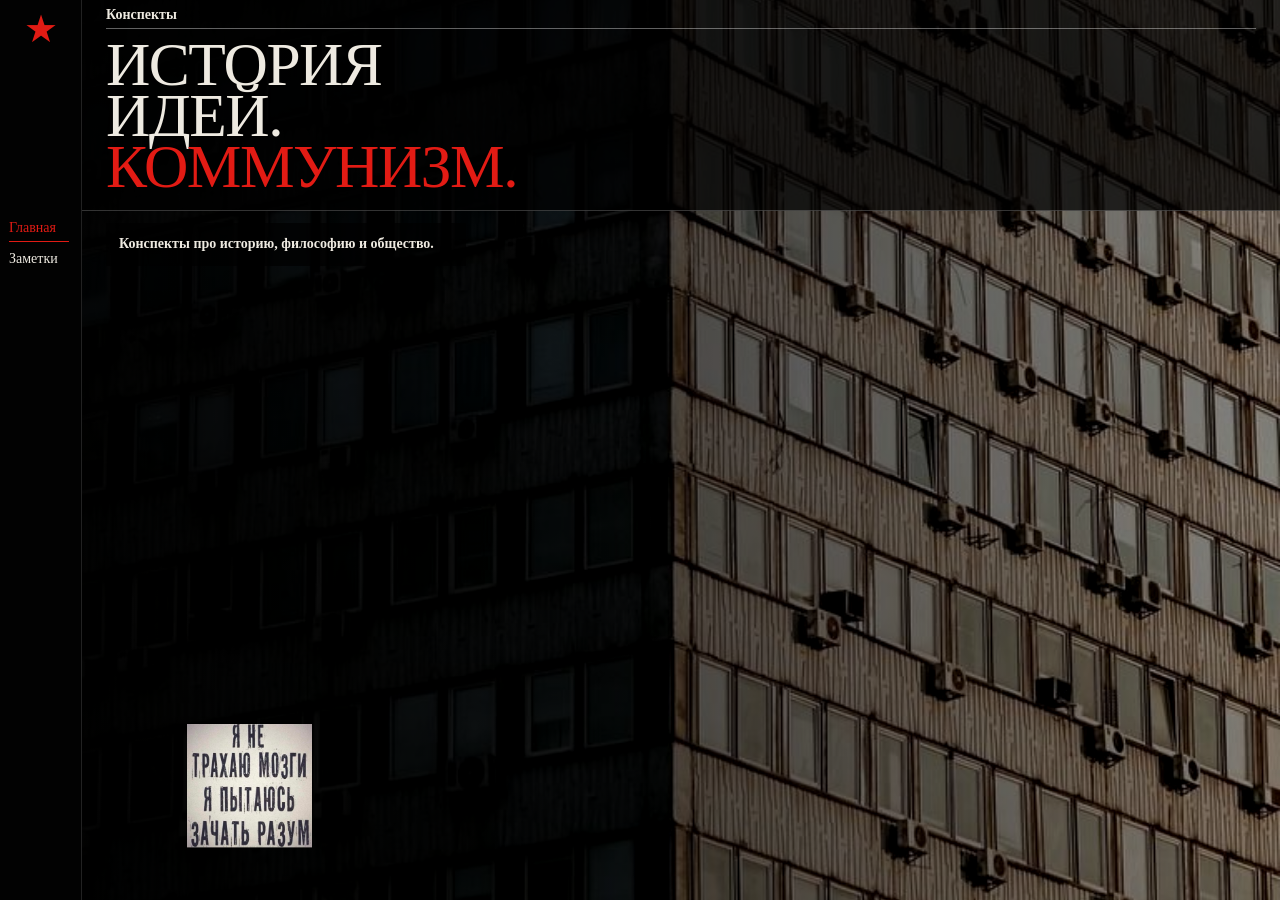
==== commit 455422cf: "Add files via upload" ====
--- a/index.html
+++ b/index.html
@@ -1,88 +1 @@
-<!DOCTYPE html>
-
-<html lang="ru">
-<head>
-<meta charset="utf-8"/>
-<meta content="width=device-width, initial-scale=1" name="viewport"/>
-<title>История идей. Общество.</title>
-<link href="style.css" rel="stylesheet"/>
-</head>
-<body>
-<div class="site-shell home">
-<aside class="sidebar">
-<div class="brand-mark">★</div>
-<div class="brand">КОНСПЕКТЫ</div>
-<nav>
-<a class="active" href="index.html">Главная</a>
-<a href="#notes">Заметки</a>
-</nav>
-<div class="sidebar-bottom">ИСТОРИЯ<br/>ИДЕИ<br/>ОБЩЕСТВО</div>
-</aside>
-<main class="home-main">
-<div class="home-photo">
-<img alt="Архитектура" src="654147914661196883.jpg"/>
-</div>
-<div class="home-shade"></div>
-<section class="home-overlay">
-<div class="home-heading">
-<span class="home-kicker">КОНСПЕКТЫ ПРО ИСТОРИЮ, ФИЛОСОФИЮ И ОБЩЕСТВО</span>
-<div class="home-rule"></div>
-<h1>ИСТОРИЯ<br/>ИДЕЙ.<br/><em>КОММУНИЗМ.</em></h1>
-</div>
-<div class="home-description">
-<p>История, философия, экономика и общество — от Маркса и индустриализации до перестройки и постсоветского человека.</p>
-</div>
-<section class="notes-section" id="notes">
-<div class="section-heading"><span>ЗАМЕТКИ</span><i>★</i></div>
-<a class="note-card" href="notes/note-1.html">
-<div class="card-image"><img alt="" src="images/note-1.jpg"/></div>
-<div class="card-number">01</div>
-<div class="card-text">
-<h2>От Российской империи к СССР: индустриализация, революция и сталинское государство</h2>
-<span>ЧИТАТЬ КОНСПЕКТ →</span>
-</div>
-</a>
-<a class="note-card" href="notes/note-2.html">
-<div class="card-image"><img alt="" src="images/note-2.jpg"/></div>
-<div class="card-number">02</div>
-<div class="card-text">
-<h2>Маркс и Энгельс: как возникла идея коммунизма</h2>
-<span>ЧИТАТЬ КОНСПЕКТ →</span>
-</div>
-</a>
-<a class="note-card" href="notes/note-3.html">
-<div class="card-image"><img alt="" src="images/note-3.jpg"/></div>
-<div class="card-number">03</div>
-<div class="card-text">
-<h2>Отчуждение, труд и «Капитал»: как Маркс объясняет капитализм</h2>
-<span>ЧИТАТЬ КОНСПЕКТ →</span>
-</div>
-</a>
-<a class="note-card" href="notes/note-4.html">
-<div class="card-image"><img alt="" src="images/note-4.jpg"/></div>
-<div class="card-number">04</div>
-<div class="card-text">
-<h2>От Маркса к Ленину: революция, партия, государство и экономика</h2>
-<span>ЧИТАТЬ КОНСПЕКТ →</span>
-</div>
-</a>
-<a class="note-card" href="notes/note-5.html">
-<div class="card-image"><img alt="" src="images/note-5.jpg"/></div>
-<div class="card-number">05</div>
-<div class="card-text">
-<h2>Перестройка и постсоветский человек: распад системы и кризис сознания</h2>
-<span>ЧИТАТЬ КОНСПЕКТ →</span>
-</div>
-</a>
-</section>
-<section class="quote">
-<span>“</span>
-<p>Философы лишь различным образом объясняли мир, но дело заключается в том, чтобы изменить его.</p>
-<small>— КАРЛ МАРКС</small>
-</section>
-</section>
-<footer>ИСТОРИЯ. ИДЕИ. ОБЩЕСТВО. <span>КОНСПЕКТЫ ДЛЯ ИЗУЧЕНИЯ И ПОНИМАНИЯ.</span></footer>
-</main>
-</div>
-</body>
-</html>+<!doctype html><html lang="ru"><head><meta charset="utf-8"><meta name="viewport" content="width=device-width,initial-scale=1"><title>История идей. Коммунизм.</title><link rel="stylesheet" href="style.css"></head><body><aside class="rail"><div class="star">★</div><nav><a class="active" href="index.html">Главная</a><a href="notes.html">Заметки</a></nav></aside><main class="home"><div class="background"><img src="654147914661196883.jpg" alt=""></div><div class="darkness"></div><header class="home-header"><div class="kicker">Конспекты</div><div class="line"></div><h1>ИСТОРИЯ<br>ИДЕЙ.<br><span>КОММУНИЗМ.</span></h1></header><div class="intro">Конспекты про историю, философию и общество.</div><img class="little-poster" src="poster.jpg" alt=""></main></body></html>
--- a/style.css
+++ b/style.css
@@ -1,228 +1,8 @@
-
-@import url('https://fonts.googleapis.com/css2?family=Oswald:wght@400;500;600;700&family=Roboto+Slab:wght@400;500;700&display=swap');
-
-:root{
-  --red:#a72b20;
-  --dark:#161514;
-  --cream:#eee3ca;
-  --paper:#f5ecd8;
-  --ink:#191715;
-  --muted:#776d60;
-}
-*{box-sizing:border-box}
-html{scroll-behavior:smooth}
-body{margin:0;background:var(--dark);color:var(--ink);font-family:"Roboto Slab",serif}
-a{color:inherit;text-decoration:none}
-.site-shell{display:flex;min-height:100vh}
-.sidebar{position:fixed;left:0;top:0;bottom:0;width:118px;background:var(--dark);color:#f2e6ce;display:flex;flex-direction:column;z-index:10}
-.brand-mark{height:112px;background:var(--red);display:grid;place-items:center;font:54px/1 "Oswald",sans-serif;color:var(--cream)}
-.brand{padding:20px 18px;font:600 14px/1.35 "Oswald",sans-serif;letter-spacing:1px}
-.sidebar nav{margin-top:20px;border-top:1px solid #3d3934}
-.sidebar nav a{display:block;padding:17px 12px;border-bottom:1px solid #3d3934;font:600 11px "Oswald",sans-serif;letter-spacing:.7px}
-.sidebar nav a:hover,.sidebar nav a.active{background:var(--red)}
-.sidebar-bottom{margin-top:auto;background:var(--red);padding:22px 16px;font:600 11px/1.45 "Oswald",sans-serif;letter-spacing:.7px}
-.home-main,.note-page{margin-left:118px;width:calc(100% - 118px)}
-.intro{min-height:100vh;display:grid;grid-template-columns:46% 54%;background:var(--paper)}
-.intro-copy{padding:24vh 7vw 12vh 7vw;align-self:end}
-.eyebrow,.section-heading,.hero-title span{font:600 14px "Oswald",sans-serif;letter-spacing:2px;color:var(--red)}
-.intro h1{font:700 clamp(58px,8vw,130px)/.87 "Oswald",sans-serif;margin:22px 0 30px;letter-spacing:-2px}
-.intro h1 em{font-style:normal;color:var(--red)}
-.intro p{max-width:600px;font-size:18px;line-height:1.7}
-.intro-photo{min-height:100vh;overflow:hidden}
-.intro-photo img{width:100%;height:100%;object-fit:cover;filter:contrast(1.08)}
-.notes-section{background:var(--paper);padding:80px 7vw}
-.section-heading{display:flex;justify-content:space-between;border-bottom:2px solid var(--red);padding-bottom:10px;margin-bottom:25px}
-.section-heading i{font-style:normal;font-size:24px}
-.note-card{display:grid;grid-template-columns:120px 54px 1fr;align-items:center;border-bottom:1px solid #b8ac94;padding:18px 0;gap:18px;transition:.2s}
-.note-card:hover{background:#e7dcc4}
-.card-image{width:120px;height:120px;overflow:hidden}
-.card-image img{width:100%;height:100%;object-fit:cover;filter:grayscale(100%) contrast(1.08)}
-.card-number{font:600 24px "Oswald",sans-serif;color:var(--red)}
-.card-text h2{font:700 clamp(20px,2.2vw,34px)/1.05 "Oswald",sans-serif;margin:0 0 12px;text-transform:uppercase}
-.card-text span{font:600 11px "Oswald",sans-serif;letter-spacing:1.4px;color:var(--red)}
-.quote{margin:0;background:var(--red);color:var(--cream);padding:55px 10vw}
-.quote span{font:100px/0 "Roboto Slab",serif}
-.quote p{font:700 clamp(24px,3vw,42px)/1.2 "Oswald",sans-serif;max-width:950px;margin:20px 0}
-.quote small{font:600 12px "Oswald",sans-serif;letter-spacing:2px}
-footer{background:var(--dark);color:#eee3ca;padding:25px 7vw;font:600 12px "Oswald",sans-serif;letter-spacing:1px}
-footer span{float:right;color:#9e9589;font-weight:400}
-.note-hero{height:62vh;position:relative;overflow:hidden}
-.note-hero img{width:100%;height:100%;object-fit:cover;filter:grayscale(100%) contrast(1.18)}
-.hero-overlay{position:absolute;inset:0;background:linear-gradient(90deg,rgba(0,0,0,.75),rgba(0,0,0,.05))}
-.hero-title{position:absolute;left:7vw;bottom:8vh;color:#f4ead4;max-width:850px}
-.hero-title h1{font:700 clamp(48px,6vw,90px)/.95 "Oswald",sans-serif;text-transform:uppercase;margin:18px 0 0;letter-spacing:-1px}
-.content{background:var(--paper);padding:70px max(7vw,24px) 100px;max-width:1200px}
-.content h1{font:700 44px/1 "Oswald",sans-serif;color:var(--red);margin-top:0}
-.content h2{font:700 32px/1.05 "Oswald",sans-serif;margin-top:55px;text-transform:uppercase}
-.content h3{font:700 23px/1.1 "Oswald",sans-serif}
-.content p,.content li{font-size:18px;line-height:1.75}
-.content strong{font-weight:700}
-.content mark{background:#d7bd82;padding:0 3px}
-.content blockquote{margin:30px 0;padding:20px 28px;border-left:7px solid var(--red);background:#e7dcc4;font-size:21px}
-.content hr{border:0;border-top:2px solid #b8ac94;margin:45px 0}
-.content ul,.content ol{padding-left:30px}
-@media(max-width:800px){
-  .sidebar{width:76px}
-  .brand{display:none}
-  .sidebar-bottom{font-size:9px;padding:12px 8px}
-  .home-main,.note-page{margin-left:76px;width:calc(100% - 76px)}
-  .intro{display:block}
-  .intro-copy{padding:70px 28px}
-  .intro-photo{min-height:55vh}
-  .notes-section{padding:55px 28px}
-  .note-card{grid-template-columns:75px 35px 1fr;gap:10px}
-  .card-image{width:75px;height:75px}
-  .card-text h2{font-size:20px}
-  .note-hero{height:55vh}
-  .hero-title{left:28px;right:20px;bottom:40px}
-  .content{padding:45px 28px 70px}
-  .content p,.content li{font-size:16px}
-  footer span{float:none;display:block;margin-top:8px}
-}
-
-
-/* --- Homepage: architectural editorial layout --- */
-.home-main{
-  position:relative;
-  min-height:100vh;
-  overflow:hidden;
-  background:#0d0d0d;
-}
-.home-photo{
-  position:fixed;
-  inset:0;
-  z-index:0;
-}
-.home-photo img{
-  width:100%;
-  height:100%;
-  object-fit:cover;
-  object-position:center;
-  filter:contrast(1.06) saturate(.78);
-}
-.home-shade{
-  position:fixed;
-  inset:0;
-  z-index:1;
-  pointer-events:none;
-  background:
-    linear-gradient(90deg,rgba(0,0,0,.88) 0,rgba(0,0,0,.63) 24%,rgba(0,0,0,.16) 53%,rgba(0,0,0,.03) 100%),
-    linear-gradient(180deg,rgba(0,0,0,.28),rgba(0,0,0,.05) 42%,rgba(0,0,0,.38));
-}
-.home-overlay{
-  position:relative;
-  z-index:2;
-  width:min(480px,calc(100vw - 120px));
-  min-height:100vh;
-  padding:34px 28px 90px;
-  color:#f0e7d4;
-  background:rgba(8,8,8,.58);
-  border-left:1px solid rgba(240,231,212,.18);
-}
-.home-heading{
-  margin-top:0;
-}
-.home-kicker{
-  font:600 14px/1 "Roboto Slab",serif;
-  letter-spacing:.3px;
-}
-.home-rule{
-  height:1px;
-  background:#ddd0b7;
-  opacity:.9;
-  margin:8px 0 14px;
-}
-.home-heading h1{
-  margin:0;
-  font:400 clamp(38px,4.4vw,62px)/.9 "Roboto Slab",serif;
-  letter-spacing:-2px;
-}
-.home-heading h1 em{
-  font-style:normal;
-  color:var(--red);
-}
-.home-description{
-  max-width:390px;
-  margin-top:30px;
-}
-.home-description p{
-  font:400 14px/1.65 "Roboto Slab",serif;
-  color:#ddd2bf;
-}
-.home .notes-section{
-  margin-top:56px;
-  padding:0;
-  background:transparent;
-}
-.home .section-heading{
-  color:#eee3ca;
-  border-bottom:1px solid rgba(238,227,202,.5);
-  margin-bottom:12px;
-}
-.home .section-heading i{
-  color:var(--red);
-}
-.home .note-card{
-  grid-template-columns:36px 1fr;
-  border-bottom:1px solid rgba(238,227,202,.2);
-  padding:12px 0;
-  gap:12px;
-  color:#eee3ca;
-  background:transparent;
-}
-.home .note-card .card-image{display:none}
-.home .card-number{
-  font:400 14px/1 "Roboto Slab",serif;
-  color:#eee3ca;
-  padding-top:3px;
-}
-.home .card-text h2{
-  font:500 17px/1.05 "Roboto Slab",serif;
-  margin:0 0 5px;
-  text-transform:uppercase;
-}
-.home .card-text span{
-  font-size:9px;
-  color:#c9bda8;
-}
-.home .note-card:hover{
-  background:rgba(167,43,32,.18);
-}
-.home .quote{
-  margin-top:45px;
-  padding:22px 20px;
-  background:rgba(167,43,32,.88);
-}
-.home .quote span{font-size:60px}
-.home .quote p{font-size:18px;margin:10px 0}
-.home footer{
-  position:relative;
-  z-index:3;
-  margin-left:0;
-  background:rgba(8,8,8,.92);
-  padding:15px 28px;
-}
-.home footer span{display:none}
-
-@media(max-width:800px){
-  .home-overlay{
-    width:calc(100vw - 76px);
-    padding:28px 20px 70px;
-  }
-  .home-heading h1{font-size:42px}
-  .home-description{margin-top:22px}
-}
-
-
-/* --- Revised scrolling and editorial positioning --- */
-.note-page{overflow:visible}
-.note-hero{position:relative;transform:none}
-.note-hero img{position:absolute;inset:0;display:block}
-.content{position:relative}
-.home-main{overflow:visible}
-/* The homepage background/photo scrolls with the page rather than staying fixed. */
-.home-photo,.home-shade{position:absolute}
-.home-photo img{height:100%;min-height:100vh}
-@media(max-width:800px){
-  .intro-copy{padding:18vh 28px 10vh;align-self:end}
-}
+*{box-sizing:border-box}html,body{margin:0;padding:0;background:#050505;color:#eeeae1;min-height:100%;font-family:Georgia,"Times New Roman",serif}body{overflow-x:hidden}a{color:inherit;text-decoration:none}:root{--red:#e21b14;--panel:rgba(0,0,0,.72);--line:rgba(255,255,255,.38)}
+.rail{position:fixed;z-index:50;left:0;top:0;bottom:0;width:82px;background:#020202;border-right:1px solid rgba(255,255,255,.12)}.star{color:var(--red);font-size:38px;line-height:1;text-align:center;padding-top:10px}.rail nav{position:absolute;left:0;right:0;top:216px}.rail nav a{display:block;width:100%;padding:4px 8px 5px 9px;font-size:14px;line-height:1.1;white-space:nowrap}.rail nav a.active{color:var(--red)}.rail nav a:not(.active){color:#eeeae1}.rail nav a:hover{color:var(--red)}.rail nav a.active:after{content:"";display:block;width:60px;border-bottom:1px solid var(--red);margin-top:6px}
+.background,.note-background{position:absolute;z-index:0;inset:0;overflow:hidden}.background img,.note-background img{width:100%;height:100%;object-fit:cover;display:block}.background img{filter:brightness(.70) contrast(1.08)}.note-background img{filter:grayscale(100%) brightness(.55) contrast(1.12)}.darkness,.note-darkness{position:absolute;z-index:1;inset:0;pointer-events:none;background:linear-gradient(90deg,rgba(0,0,0,.87) 0%,rgba(0,0,0,.58) 42%,rgba(0,0,0,.16) 100%)}
+.home,.notes-list,.note-page{position:relative;z-index:2;margin-left:82px;min-height:100vh}.home-header,.note-header{position:relative;z-index:4;width:100%;background:var(--panel);border-bottom:1px solid rgba(255,255,255,.20);padding:8px 24px 18px}.home-header{min-height:205px}.note-header{min-height:178px}.kicker{font-weight:700;font-size:14px;line-height:1}.line{height:1px;background:var(--line);margin:6px 0 10px;width:100%}.home-header h1{margin:0;font-weight:400;font-size:clamp(42px,4.8vw,68px);line-height:.83;letter-spacing:-1.5px}.home-header h1 span{color:var(--red)}
+.intro{position:relative;z-index:5;margin:12px 0 0 24px;width:360px;max-width:calc(100% - 48px);padding:12px 13px;background:rgba(0,0,0,.72);font-size:14px;font-weight:700;line-height:1.35}.little-poster{position:absolute;z-index:5;left:105px;bottom:52px;width:125px;height:auto;max-height:185px;object-fit:contain;display:block}
+.notes-list-label{position:relative;z-index:5;width:720px;max-width:calc(100% - 48px);margin:30px 0 0 24px;padding:10px 12px;background:var(--panel);border-top:1px solid rgba(255,255,255,.2);border-bottom:1px solid rgba(255,255,255,.2);font-weight:700;font-size:14px}.notes{position:relative;z-index:5;width:720px;max-width:calc(100% - 48px);margin:0 0 70px 24px;padding:0 12px 8px;background:var(--panel)}.note-row{display:grid;grid-template-columns:42px minmax(0,1fr) 42px;align-items:center;min-height:72px;padding:8px 2px;border-bottom:1px solid rgba(255,255,255,.20)}.note-row:hover{background:rgba(255,255,255,.035)}.num{color:var(--red);font-size:23px}.note-title{font-weight:700;font-size:14px;line-height:1.3}.arrow{font-size:24px;text-align:center}
+.note-page{min-height:100vh}.note-background{height:100%;min-height:100%;position:absolute}.note-background img{height:100%;min-height:100%;object-fit:cover}.note-darkness{background:linear-gradient(90deg,rgba(0,0,0,.84),rgba(0,0,0,.53) 52%,rgba(0,0,0,.16))}.note-heading{display:flex;align-items:flex-start;gap:14px}.note-number{color:var(--red);font-size:23px;line-height:1;padding-top:5px}.note-heading h1{margin:0;max-width:1050px;font-weight:400;font-size:clamp(30px,3.5vw,52px);line-height:.88}.back{position:relative;z-index:6;display:block;width:44px;margin:16px 0 0 18px;font-size:30px;color:#eeeae1}.note-content{position:relative;z-index:5;width:min(790px,calc(100% - 48px));margin:25px 0 110px 24px;padding:18px 22px 30px;background:var(--panel);font-size:15px;font-weight:700;line-height:1.52}.note-content h1,.note-content h2,.note-content h3{line-height:1.12}.note-content h1{font-size:27px}.note-content h2{font-size:22px;margin-top:28px}.note-content h3{font-size:18px}.note-content p,.note-content li{font-size:15px;line-height:1.52}.note-content blockquote{border-left:2px solid rgba(255,255,255,.65);margin:16px 0;padding:2px 13px}.note-content hr{border:0;border-top:1px solid rgba(255,255,255,.42);margin:24px 0}
+@media(max-width:800px){.rail{width:70px}.star{font-size:32px}.rail nav{top:205px}.rail nav a{font-size:12px;padding-left:7px}.rail nav a.active:after{width:50px}.home,.notes-list,.note-page{margin-left:70px}.home-header,.note-header{padding-left:15px;padding-right:14px}.home-header{min-height:180px}.home-header h1{font-size:40px}.intro{margin-left:14px;width:calc(100% - 28px)}.little-poster{left:82px;bottom:25px;width:105px;max-height:160px}.notes-list-label,.notes{width:calc(100% - 28px);max-width:none;margin-left:14px}.note-row{grid-template-columns:30px minmax(0,1fr) 28px}.note-title{font-size:12px}.note-content{width:calc(100% - 28px);margin-left:14px;padding:15px 16px}.note-heading h1{font-size:30px}}
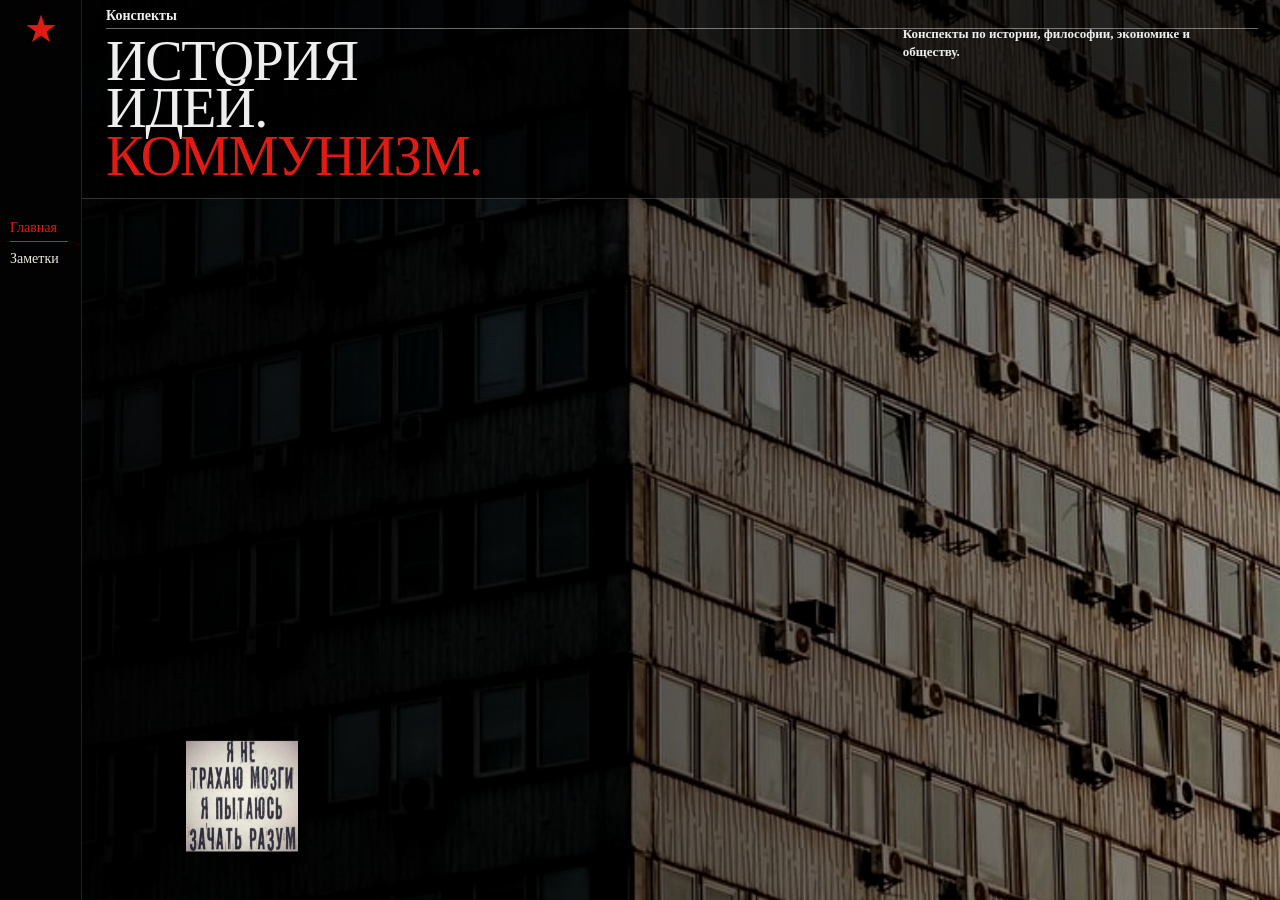
==== commit b460c201: "Add files via upload" ====
--- a/index.html
+++ b/index.html
@@ -1 +1,29 @@
-<!doctype html><html lang="ru"><head><meta charset="utf-8"><meta name="viewport" content="width=device-width,initial-scale=1"><title>История идей. Коммунизм.</title><link rel="stylesheet" href="style.css"></head><body><aside class="rail"><div class="star">★</div><nav><a class="active" href="index.html">Главная</a><a href="notes.html">Заметки</a></nav></aside><main class="home"><div class="background"><img src="654147914661196883.jpg" alt=""></div><div class="darkness"></div><header class="home-header"><div class="kicker">Конспекты</div><div class="line"></div><h1>ИСТОРИЯ<br>ИДЕЙ.<br><span>КОММУНИЗМ.</span></h1></header><div class="intro">Конспекты про историю, философию и общество.</div><img class="little-poster" src="poster.jpg" alt=""></main></body></html>+<!doctype html>
+<html lang="ru">
+<head>
+<meta charset="utf-8">
+<meta name="viewport" content="width=device-width, initial-scale=1">
+<title>История идей. Коммунизм.</title>
+<link rel="stylesheet" href="style.css">
+</head>
+<body class="home-body">
+<aside class="rail">
+  <div class="star">★</div>
+  <nav>
+    <a class="active" href="index.html">Главная</a>
+    <a href="notes.html">Заметки</a>
+  </nav>
+</aside>
+<main class="home">
+  <div class="background"><img src="654147914661196883.jpg" alt=""></div>
+  <div class="darkness"></div>
+  <header class="home-header">
+    <div class="kicker">Конспекты</div>
+    <div class="line"></div>
+    <h1>ИСТОРИЯ<br>ИДЕЙ.<br><span>КОММУНИЗМ.</span></h1>
+  </header>
+  <div class="intro">Конспекты по истории, философии, экономике и обществу.</div>
+  <img class="little-poster" src="poster.jpg" alt="">
+</main>
+</body>
+</html>
--- a/style.css
+++ b/style.css
@@ -1,8 +1,257 @@
-*{box-sizing:border-box}html,body{margin:0;padding:0;background:#050505;color:#eeeae1;min-height:100%;font-family:Georgia,"Times New Roman",serif}body{overflow-x:hidden}a{color:inherit;text-decoration:none}:root{--red:#e21b14;--panel:rgba(0,0,0,.72);--line:rgba(255,255,255,.38)}
-.rail{position:fixed;z-index:50;left:0;top:0;bottom:0;width:82px;background:#020202;border-right:1px solid rgba(255,255,255,.12)}.star{color:var(--red);font-size:38px;line-height:1;text-align:center;padding-top:10px}.rail nav{position:absolute;left:0;right:0;top:216px}.rail nav a{display:block;width:100%;padding:4px 8px 5px 9px;font-size:14px;line-height:1.1;white-space:nowrap}.rail nav a.active{color:var(--red)}.rail nav a:not(.active){color:#eeeae1}.rail nav a:hover{color:var(--red)}.rail nav a.active:after{content:"";display:block;width:60px;border-bottom:1px solid var(--red);margin-top:6px}
-.background,.note-background{position:absolute;z-index:0;inset:0;overflow:hidden}.background img,.note-background img{width:100%;height:100%;object-fit:cover;display:block}.background img{filter:brightness(.70) contrast(1.08)}.note-background img{filter:grayscale(100%) brightness(.55) contrast(1.12)}.darkness,.note-darkness{position:absolute;z-index:1;inset:0;pointer-events:none;background:linear-gradient(90deg,rgba(0,0,0,.87) 0%,rgba(0,0,0,.58) 42%,rgba(0,0,0,.16) 100%)}
-.home,.notes-list,.note-page{position:relative;z-index:2;margin-left:82px;min-height:100vh}.home-header,.note-header{position:relative;z-index:4;width:100%;background:var(--panel);border-bottom:1px solid rgba(255,255,255,.20);padding:8px 24px 18px}.home-header{min-height:205px}.note-header{min-height:178px}.kicker{font-weight:700;font-size:14px;line-height:1}.line{height:1px;background:var(--line);margin:6px 0 10px;width:100%}.home-header h1{margin:0;font-weight:400;font-size:clamp(42px,4.8vw,68px);line-height:.83;letter-spacing:-1.5px}.home-header h1 span{color:var(--red)}
-.intro{position:relative;z-index:5;margin:12px 0 0 24px;width:360px;max-width:calc(100% - 48px);padding:12px 13px;background:rgba(0,0,0,.72);font-size:14px;font-weight:700;line-height:1.35}.little-poster{position:absolute;z-index:5;left:105px;bottom:52px;width:125px;height:auto;max-height:185px;object-fit:contain;display:block}
-.notes-list-label{position:relative;z-index:5;width:720px;max-width:calc(100% - 48px);margin:30px 0 0 24px;padding:10px 12px;background:var(--panel);border-top:1px solid rgba(255,255,255,.2);border-bottom:1px solid rgba(255,255,255,.2);font-weight:700;font-size:14px}.notes{position:relative;z-index:5;width:720px;max-width:calc(100% - 48px);margin:0 0 70px 24px;padding:0 12px 8px;background:var(--panel)}.note-row{display:grid;grid-template-columns:42px minmax(0,1fr) 42px;align-items:center;min-height:72px;padding:8px 2px;border-bottom:1px solid rgba(255,255,255,.20)}.note-row:hover{background:rgba(255,255,255,.035)}.num{color:var(--red);font-size:23px}.note-title{font-weight:700;font-size:14px;line-height:1.3}.arrow{font-size:24px;text-align:center}
-.note-page{min-height:100vh}.note-background{height:100%;min-height:100%;position:absolute}.note-background img{height:100%;min-height:100%;object-fit:cover}.note-darkness{background:linear-gradient(90deg,rgba(0,0,0,.84),rgba(0,0,0,.53) 52%,rgba(0,0,0,.16))}.note-heading{display:flex;align-items:flex-start;gap:14px}.note-number{color:var(--red);font-size:23px;line-height:1;padding-top:5px}.note-heading h1{margin:0;max-width:1050px;font-weight:400;font-size:clamp(30px,3.5vw,52px);line-height:.88}.back{position:relative;z-index:6;display:block;width:44px;margin:16px 0 0 18px;font-size:30px;color:#eeeae1}.note-content{position:relative;z-index:5;width:min(790px,calc(100% - 48px));margin:25px 0 110px 24px;padding:18px 22px 30px;background:var(--panel);font-size:15px;font-weight:700;line-height:1.52}.note-content h1,.note-content h2,.note-content h3{line-height:1.12}.note-content h1{font-size:27px}.note-content h2{font-size:22px;margin-top:28px}.note-content h3{font-size:18px}.note-content p,.note-content li{font-size:15px;line-height:1.52}.note-content blockquote{border-left:2px solid rgba(255,255,255,.65);margin:16px 0;padding:2px 13px}.note-content hr{border:0;border-top:1px solid rgba(255,255,255,.42);margin:24px 0}
-@media(max-width:800px){.rail{width:70px}.star{font-size:32px}.rail nav{top:205px}.rail nav a{font-size:12px;padding-left:7px}.rail nav a.active:after{width:50px}.home,.notes-list,.note-page{margin-left:70px}.home-header,.note-header{padding-left:15px;padding-right:14px}.home-header{min-height:180px}.home-header h1{font-size:40px}.intro{margin-left:14px;width:calc(100% - 28px)}.little-poster{left:82px;bottom:25px;width:105px;max-height:160px}.notes-list-label,.notes{width:calc(100% - 28px);max-width:none;margin-left:14px}.note-row{grid-template-columns:30px minmax(0,1fr) 28px}.note-title{font-size:12px}.note-content{width:calc(100% - 28px);margin-left:14px;padding:15px 16px}.note-heading h1{font-size:30px}}
+
+*{box-sizing:border-box}
+html,body{margin:0;padding:0;background:#050505;color:#eee;min-height:100%}
+body{font-family:Georgia,"Times New Roman",serif}
+a{color:inherit;text-decoration:none}
+
+:root{
+  --red:#e01b14;
+  --white:#eeeae1;
+  --black:#050505;
+  --panel:rgba(0,0,0,.70);
+  --line:rgba(255,255,255,.42);
+}
+
+/* LEFT NAVIGATION */
+.rail{
+  position:fixed;z-index:50;left:0;top:0;bottom:0;
+  width:82px;background:#020202;
+  border-right:1px solid rgba(255,255,255,.12);
+}
+.star{
+  color:var(--red);
+  font:38px/1 Georgia,"Times New Roman",serif;
+  text-align:center;padding-top:10px;
+}
+.rail nav{
+  position:absolute;left:0;right:0;top:216px;
+}
+.rail nav a{
+  display:block;width:100%;padding:4px 7px 5px 10px;
+  font:14px/1.1 Georgia,"Times New Roman",serif;
+  white-space:nowrap;
+}
+.rail nav a.active{color:var(--red)}
+.rail nav a.active:after{
+  content:"";display:block;width:58px;
+  border-bottom:1px solid var(--red);margin-top:6px;
+}
+.rail nav a:not(.active){color:var(--white)}
+.rail nav a:hover{color:var(--red)}
+
+.background,.note-background{
+  position:fixed;z-index:0;inset:0;overflow:hidden;
+}
+.background img,.note-background img{
+  width:100%;height:100%;object-fit:cover;
+  display:block;filter:brightness(.72) contrast(1.08);
+}
+.darkness,.note-darkness{
+  position:fixed;z-index:1;inset:0;pointer-events:none;
+  background:linear-gradient(90deg,rgba(0,0,0,.86) 0%,rgba(0,0,0,.56) 38%,rgba(0,0,0,.10) 100%);
+}
+
+/* FULL-WIDTH TOP BAND */
+.home-header,.note-header{
+  position:relative;z-index:4;
+  margin-left:0;
+  width:100%;
+  min-height:178px;
+  padding:9px 22px 18px 24px;
+  background:rgba(0,0,0,.70);
+  border-bottom:1px solid rgba(255,255,255,.20);
+}
+.home-header .kicker,.note-header .kicker{
+  font:700 14px/1 Georgia,"Times New Roman",serif;
+}
+.line{
+  height:1px;background:var(--line);
+  margin:5px 0 9px;
+  width:100%;
+}
+.home-header h1{
+  margin:0;
+  font:400 clamp(38px,4.4vw,62px)/.84 Georgia,"Times New Roman",serif;
+  letter-spacing:-1.5px;
+}
+.home-header h1 span{color:var(--red)}
+
+.home{
+  position:relative;z-index:2;
+  margin-left:82px;min-height:100vh;overflow:hidden;
+}
+.home .intro{
+  position:absolute;z-index:5;right:5.2%;top:25px;
+  width:315px;
+  font:700 13px/1.35 Georgia,"Times New Roman",serif;
+}
+.home .notes{display:none}
+.little-poster{
+  position:absolute;z-index:5;
+  left:104px;bottom:48px;
+  width:112px;height:auto;
+  max-height:170px;
+  object-fit:contain;
+  object-position:center;
+  display:block;
+}
+
+/* DEDICATED NOTE LIST */
+.notes-list{
+  position:relative;z-index:2;
+  margin-left:82px;min-height:100vh;overflow:hidden;
+}
+.notes-list .notes-list-label{
+  position:relative;z-index:5;
+  width:720px;max-width:calc(100vw - 120px);
+  margin:42px 0 0 24px;
+  padding:8px 12px;
+  background:var(--panel);
+  border-top:1px solid rgba(255,255,255,.22);
+  border-bottom:1px solid rgba(255,255,255,.22);
+  font:700 14px/1 Georgia,"Times New Roman",serif;
+}
+.notes-list .notes{
+  position:relative;z-index:5;
+  display:block;
+  width:720px;max-width:calc(100vw - 120px);
+  margin:0 0 60px 24px;
+  padding:0 12px 8px;
+  background:var(--panel);
+}
+.note-row{
+  display:grid;
+  grid-template-columns:42px minmax(0,1fr) 42px;
+  align-items:center;
+  min-height:68px;
+  border-bottom:1px solid rgba(255,255,255,.20);
+  padding:8px 2px;
+}
+.note-row:hover{background:rgba(255,255,255,.035)}
+.num{color:var(--red);font:400 23px/1 Georgia,serif}
+.note-title{font:700 14px/1.3 Georgia,"Times New Roman",serif}
+.arrow{font:24px/1;text-align:center}
+
+/* NOTE PAGE */
+.note-page{
+  position:relative;z-index:2;
+  margin-left:82px;min-height:100vh;
+  overflow:hidden;
+}
+.note-background{height:100vh;will-change:transform}
+.note-background img{
+  height:120vh;
+  min-height:100vh;
+  position:absolute;left:0;top:-10vh;
+  filter:grayscale(100%) brightness(.58) contrast(1.14);
+}
+.note-darkness{
+  background:linear-gradient(90deg,rgba(0,0,0,.82),rgba(0,0,0,.47) 50%,rgba(0,0,0,.18));
+}
+.note-header{
+  min-height:150px;
+  width:100%;
+  padding:9px 24px 16px;
+}
+.note-heading{
+  display:flex;align-items:flex-start;gap:14px;
+}
+.note-number{color:var(--red);font:400 23px/1 Georgia,serif;padding-top:5px}
+.note-heading h1{
+  margin:0;max-width:900px;
+  font:400 clamp(29px,3.2vw,47px)/.88 Georgia,"Times New Roman",serif;
+}
+.back{
+  position:relative;z-index:6;
+  display:block;width:44px;margin:16px 0 0 18px;
+  font:30px/1 Georgia,serif;color:var(--white);
+}
+.note-content{
+  position:relative;z-index:5;
+  width:min(760px,calc(100vw - 125px));
+  margin:25px 0 100px 24px;
+  padding:18px 22px 26px;
+  background:rgba(0,0,0,.70);
+  color:#eee;
+  font:700 15px/1.52 Georgia,"Times New Roman",serif;
+}
+.note-content h1,.note-content h2,.note-content h3{
+  font-family:Georgia,"Times New Roman",serif;line-height:1.12
+}
+.note-content h1{font-size:27px}
+.note-content h2{font-size:22px;margin-top:26px}
+.note-content h3{font-size:18px}
+.note-content p,.note-content li{font-size:15px;line-height:1.52}
+.note-content blockquote{
+  border-left:2px solid rgba(255,255,255,.6);
+  margin:16px 0;padding:2px 13px;
+}
+.note-content hr{border:0;border-top:1px solid rgba(255,255,255,.45);margin:24px 0}
+
+/* Mobile */
+@media(max-width:800px){
+  .rail{width:70px}
+  .star{font-size:32px}
+  .rail nav{top:205px}
+  .rail nav a{font-size:12px;padding-left:7px}
+  .rail nav a.active:after{width:50px}
+
+  .home,.notes-list,.note-page{margin-left:70px}
+  .home-header,.note-header{padding-left:16px;padding-right:14px;min-height:165px}
+  .home-header h1{font-size:40px}
+  .home .intro{
+    position:relative;right:auto;top:auto;
+    width:80%;margin:-1px 0 0 16px;
+    padding:10px 12px;background:var(--panel)
+  }
+  .little-poster{left:78px;bottom:24px;width:92px;max-height:145px}
+  .notes-list .notes-list-label,
+  .notes-list .notes{
+    width:calc(100% - 28px);max-width:none;margin-left:14px
+  }
+  .note-row{grid-template-columns:30px minmax(0,1fr) 28px;min-height:65px}
+  .note-title{font-size:12px}
+  .note-content{
+    width:calc(100% - 28px);margin-left:14px;padding:15px 16px;
+  }
+}
+
+/* NOTE CARDS — layout based on the latest sketch, while keeping the main site's visual language */
+.notes-header{min-height:118px;padding-bottom:16px}
+.notes-header h1{margin:0;font:400 clamp(38px,4vw,58px)/.9 Georgia,"Times New Roman",serif;letter-spacing:-1px}
+.notes-list-page{overflow-x:hidden;overflow-y:auto;padding-bottom:55px}
+.note-cards{
+  position:relative;z-index:5;
+  display:grid;grid-template-columns:repeat(5,minmax(0,1fr));
+  gap:1px;margin:0 0 0 82px;
+  background:rgba(255,255,255,.12);
+  border-top:1px solid rgba(255,255,255,.25);
+}
+.note-card{
+  min-width:0;display:flex;flex-direction:column;
+  background:rgba(3,3,3,.78);
+  border-right:1px solid rgba(255,255,255,.16);
+  transition:background .25s ease,transform .25s ease;
+}
+.note-card:hover{background:rgba(12,12,12,.88);transform:translateY(-3px)}
+.card-image{width:100%;height:245px;overflow:hidden;background:#111}
+.card-image img{width:100%;height:100%;object-fit:cover;display:block;filter:grayscale(100%) brightness(.78) contrast(1.08);transition:transform .6s ease,filter .3s ease}
+.note-card:hover .card-image img{transform:scale(1.025);filter:grayscale(100%) brightness(.86) contrast(1.08)}
+.card-body{padding:14px 15px 18px;min-height:315px;display:flex;flex-direction:column}
+.card-top{display:flex;align-items:center;justify-content:space-between;margin-bottom:10px}
+.card-top .num{font:400 20px/1 Georgia,serif;color:var(--red)}
+.card-top .arrow{font:22px/1 Georgia,serif;color:var(--white)}
+.card-body h2{margin:0 0 13px;font:700 15px/1.13 Georgia,"Times New Roman",serif;color:var(--white)}
+.card-body p{margin:0;color:rgba(238,234,225,.72);font:12px/1.45 Georgia,"Times New Roman",serif}
+.read{margin-top:auto;padding-top:20px;color:var(--red);font:700 11px/1 Georgia,"Times New Roman",serif;letter-spacing:.6px}
+@media(max-width:1200px){
+  .note-cards{grid-template-columns:repeat(3,minmax(0,1fr))}
+  .card-image{height:220px}
+}
+@media(max-width:800px){
+  .notes-header{min-height:105px}
+  .notes-header h1{font-size:40px}
+  .note-cards{margin-left:70px;grid-template-columns:1fr}
+  .card-image{height:260px}
+  .card-body{min-height:250px}
+}
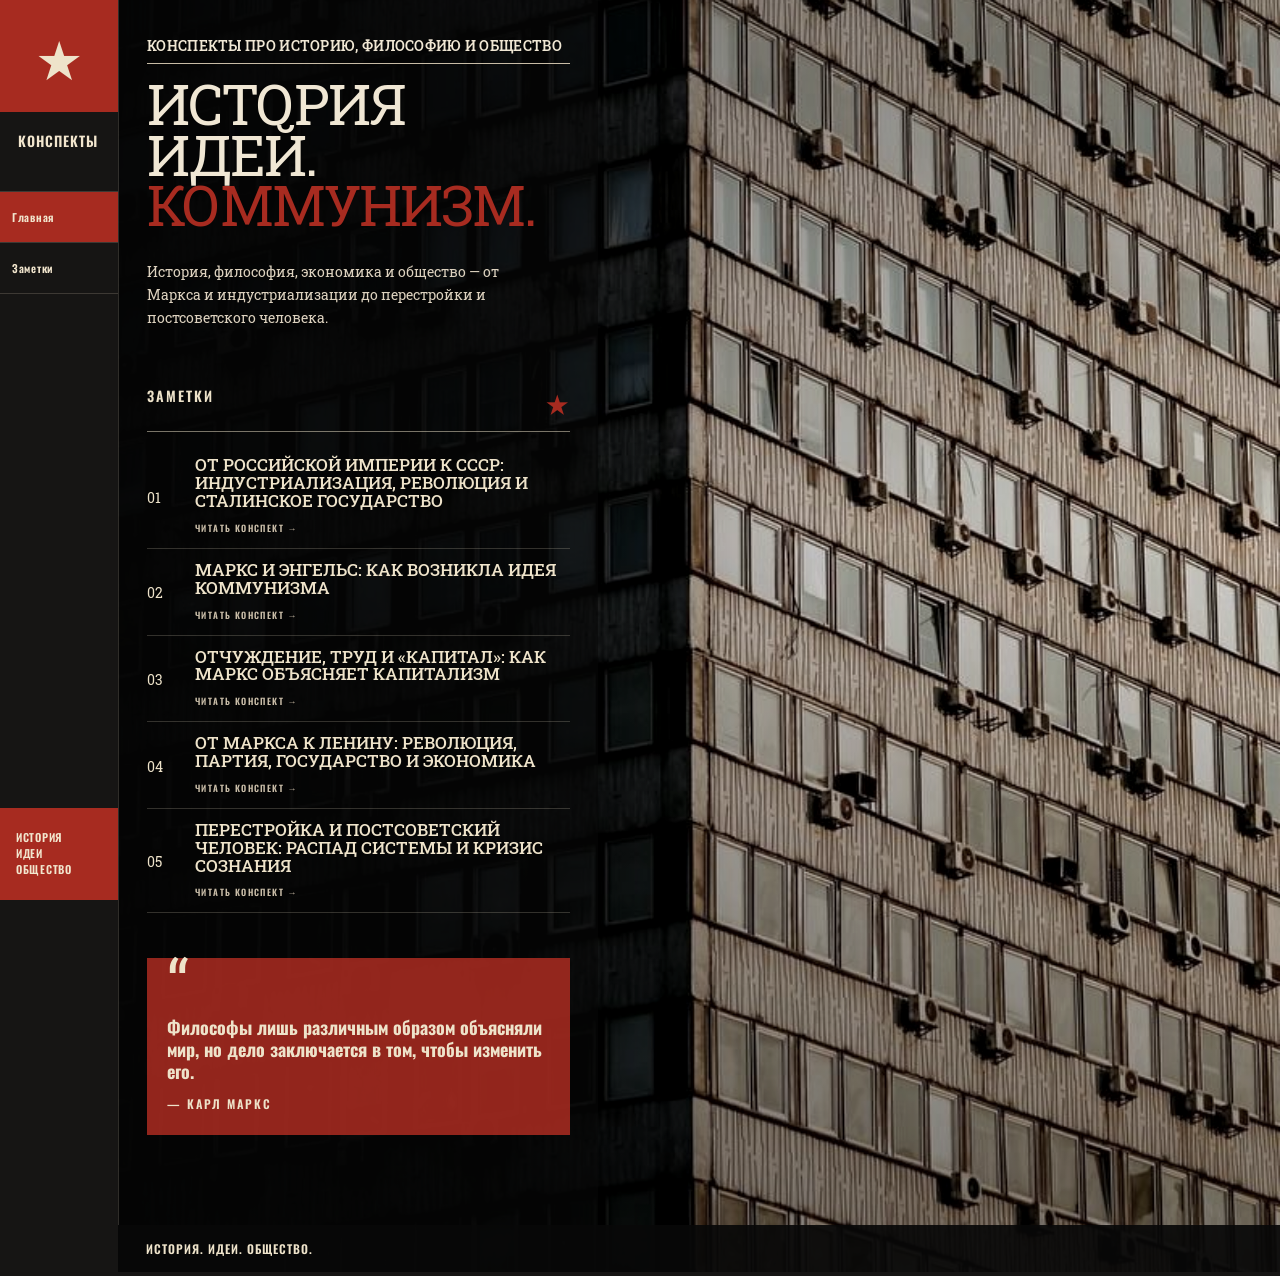
==== commit 62b05713: "Add files via upload" ====
--- a/index.html
+++ b/index.html
@@ -1,29 +1,88 @@
-<!doctype html>
+<!DOCTYPE html>
+
 <html lang="ru">
 <head>
-<meta charset="utf-8">
-<meta name="viewport" content="width=device-width, initial-scale=1">
-<title>История идей. Коммунизм.</title>
-<link rel="stylesheet" href="style.css">
+<meta charset="utf-8"/>
+<meta content="width=device-width, initial-scale=1" name="viewport"/>
+<title>История идей. Общество.</title>
+<link href="style.css" rel="stylesheet"/>
 </head>
-<body class="home-body">
-<aside class="rail">
-  <div class="star">★</div>
-  <nav>
-    <a class="active" href="index.html">Главная</a>
-    <a href="notes.html">Заметки</a>
-  </nav>
+<body>
+<div class="site-shell home">
+<aside class="sidebar">
+<div class="brand-mark">★</div>
+<div class="brand">КОНСПЕКТЫ</div>
+<nav>
+<a class="active" href="index.html">Главная</a>
+<a href="#notes">Заметки</a>
+</nav>
+<div class="sidebar-bottom">ИСТОРИЯ<br/>ИДЕИ<br/>ОБЩЕСТВО</div>
 </aside>
-<main class="home">
-  <div class="background"><img src="654147914661196883.jpg" alt=""></div>
-  <div class="darkness"></div>
-  <header class="home-header">
-    <div class="kicker">Конспекты</div>
-    <div class="line"></div>
-    <h1>ИСТОРИЯ<br>ИДЕЙ.<br><span>КОММУНИЗМ.</span></h1>
-  </header>
-  <div class="intro">Конспекты по истории, философии, экономике и обществу.</div>
-  <img class="little-poster" src="poster.jpg" alt="">
+<main class="home-main">
+<div class="home-photo">
+<img alt="Архитектура" src="654147914661196883.jpg"/>
+</div>
+<div class="home-shade"></div>
+<section class="home-overlay">
+<div class="home-heading">
+<span class="home-kicker">КОНСПЕКТЫ ПРО ИСТОРИЮ, ФИЛОСОФИЮ И ОБЩЕСТВО</span>
+<div class="home-rule"></div>
+<h1>ИСТОРИЯ<br/>ИДЕЙ.<br/><em>КОММУНИЗМ.</em></h1>
+</div>
+<div class="home-description">
+<p>История, философия, экономика и общество — от Маркса и индустриализации до перестройки и постсоветского человека.</p>
+</div>
+<section class="notes-section" id="notes">
+<div class="section-heading"><span>ЗАМЕТКИ</span><i>★</i></div>
+<a class="note-card" href="notes/note-1.html">
+<div class="card-image"><img alt="" src="images/note-1.jpg"/></div>
+<div class="card-number">01</div>
+<div class="card-text">
+<h2>От Российской империи к СССР: индустриализация, революция и сталинское государство</h2>
+<span>ЧИТАТЬ КОНСПЕКТ →</span>
+</div>
+</a>
+<a class="note-card" href="notes/note-2.html">
+<div class="card-image"><img alt="" src="images/note-2.jpg"/></div>
+<div class="card-number">02</div>
+<div class="card-text">
+<h2>Маркс и Энгельс: как возникла идея коммунизма</h2>
+<span>ЧИТАТЬ КОНСПЕКТ →</span>
+</div>
+</a>
+<a class="note-card" href="notes/note-3.html">
+<div class="card-image"><img alt="" src="images/note-3.jpg"/></div>
+<div class="card-number">03</div>
+<div class="card-text">
+<h2>Отчуждение, труд и «Капитал»: как Маркс объясняет капитализм</h2>
+<span>ЧИТАТЬ КОНСПЕКТ →</span>
+</div>
+</a>
+<a class="note-card" href="notes/note-4.html">
+<div class="card-image"><img alt="" src="images/note-4.jpg"/></div>
+<div class="card-number">04</div>
+<div class="card-text">
+<h2>От Маркса к Ленину: революция, партия, государство и экономика</h2>
+<span>ЧИТАТЬ КОНСПЕКТ →</span>
+</div>
+</a>
+<a class="note-card" href="notes/note-5.html">
+<div class="card-image"><img alt="" src="images/note-5.jpg"/></div>
+<div class="card-number">05</div>
+<div class="card-text">
+<h2>Перестройка и постсоветский человек: распад системы и кризис сознания</h2>
+<span>ЧИТАТЬ КОНСПЕКТ →</span>
+</div>
+</a>
+</section>
+<section class="quote">
+<span>“</span>
+<p>Философы лишь различным образом объясняли мир, но дело заключается в том, чтобы изменить его.</p>
+<small>— КАРЛ МАРКС</small>
+</section>
+</section>
+<footer>ИСТОРИЯ. ИДЕИ. ОБЩЕСТВО. <span>КОНСПЕКТЫ ДЛЯ ИЗУЧЕНИЯ И ПОНИМАНИЯ.</span></footer>
 </main>
+</div>
 </body>
 </html>
--- a/style.css
+++ b/style.css
@@ -1,257 +1,228 @@
 
+@import url('https://fonts.googleapis.com/css2?family=Oswald:wght@400;500;600;700&family=Roboto+Slab:wght@400;500;700&display=swap');
+
+:root{
+  --red:#a72b20;
+  --dark:#161514;
+  --cream:#eee3ca;
+  --paper:#f5ecd8;
+  --ink:#191715;
+  --muted:#776d60;
+}
 *{box-sizing:border-box}
-html,body{margin:0;padding:0;background:#050505;color:#eee;min-height:100%}
-body{font-family:Georgia,"Times New Roman",serif}
+html{scroll-behavior:smooth}
+body{margin:0;background:var(--dark);color:var(--ink);font-family:"Roboto Slab",serif}
 a{color:inherit;text-decoration:none}
-
-:root{
-  --red:#e01b14;
-  --white:#eeeae1;
-  --black:#050505;
-  --panel:rgba(0,0,0,.70);
-  --line:rgba(255,255,255,.42);
-}
-
-/* LEFT NAVIGATION */
-.rail{
-  position:fixed;z-index:50;left:0;top:0;bottom:0;
-  width:82px;background:#020202;
-  border-right:1px solid rgba(255,255,255,.12);
-}
-.star{
+.site-shell{display:flex;min-height:100vh}
+.sidebar{position:fixed;left:0;top:0;bottom:0;width:118px;background:var(--dark);color:#f2e6ce;display:flex;flex-direction:column;z-index:10}
+.brand-mark{height:112px;background:var(--red);display:grid;place-items:center;font:54px/1 "Oswald",sans-serif;color:var(--cream)}
+.brand{padding:20px 18px;font:600 14px/1.35 "Oswald",sans-serif;letter-spacing:1px}
+.sidebar nav{margin-top:20px;border-top:1px solid #3d3934}
+.sidebar nav a{display:block;padding:17px 12px;border-bottom:1px solid #3d3934;font:600 11px "Oswald",sans-serif;letter-spacing:.7px}
+.sidebar nav a:hover,.sidebar nav a.active{background:var(--red)}
+.sidebar-bottom{margin-top:auto;background:var(--red);padding:22px 16px;font:600 11px/1.45 "Oswald",sans-serif;letter-spacing:.7px}
+.home-main,.note-page{margin-left:118px;width:calc(100% - 118px)}
+.intro{min-height:100vh;display:grid;grid-template-columns:46% 54%;background:var(--paper)}
+.intro-copy{padding:24vh 7vw 12vh 7vw;align-self:end}
+.eyebrow,.section-heading,.hero-title span{font:600 14px "Oswald",sans-serif;letter-spacing:2px;color:var(--red)}
+.intro h1{font:700 clamp(58px,8vw,130px)/.87 "Oswald",sans-serif;margin:22px 0 30px;letter-spacing:-2px}
+.intro h1 em{font-style:normal;color:var(--red)}
+.intro p{max-width:600px;font-size:18px;line-height:1.7}
+.intro-photo{min-height:100vh;overflow:hidden}
+.intro-photo img{width:100%;height:100%;object-fit:cover;filter:contrast(1.08)}
+.notes-section{background:var(--paper);padding:80px 7vw}
+.section-heading{display:flex;justify-content:space-between;border-bottom:2px solid var(--red);padding-bottom:10px;margin-bottom:25px}
+.section-heading i{font-style:normal;font-size:24px}
+.note-card{display:grid;grid-template-columns:120px 54px 1fr;align-items:center;border-bottom:1px solid #b8ac94;padding:18px 0;gap:18px;transition:.2s}
+.note-card:hover{background:#e7dcc4}
+.card-image{width:120px;height:120px;overflow:hidden}
+.card-image img{width:100%;height:100%;object-fit:cover;filter:grayscale(100%) contrast(1.08)}
+.card-number{font:600 24px "Oswald",sans-serif;color:var(--red)}
+.card-text h2{font:700 clamp(20px,2.2vw,34px)/1.05 "Oswald",sans-serif;margin:0 0 12px;text-transform:uppercase}
+.card-text span{font:600 11px "Oswald",sans-serif;letter-spacing:1.4px;color:var(--red)}
+.quote{margin:0;background:var(--red);color:var(--cream);padding:55px 10vw}
+.quote span{font:100px/0 "Roboto Slab",serif}
+.quote p{font:700 clamp(24px,3vw,42px)/1.2 "Oswald",sans-serif;max-width:950px;margin:20px 0}
+.quote small{font:600 12px "Oswald",sans-serif;letter-spacing:2px}
+footer{background:var(--dark);color:#eee3ca;padding:25px 7vw;font:600 12px "Oswald",sans-serif;letter-spacing:1px}
+footer span{float:right;color:#9e9589;font-weight:400}
+.note-hero{height:62vh;position:relative;overflow:hidden}
+.note-hero img{width:100%;height:100%;object-fit:cover;filter:grayscale(100%) contrast(1.18)}
+.hero-overlay{position:absolute;inset:0;background:linear-gradient(90deg,rgba(0,0,0,.75),rgba(0,0,0,.05))}
+.hero-title{position:absolute;left:7vw;bottom:8vh;color:#f4ead4;max-width:850px}
+.hero-title h1{font:700 clamp(48px,6vw,90px)/.95 "Oswald",sans-serif;text-transform:uppercase;margin:18px 0 0;letter-spacing:-1px}
+.content{background:var(--paper);padding:70px max(7vw,24px) 100px;max-width:1200px}
+.content h1{font:700 44px/1 "Oswald",sans-serif;color:var(--red);margin-top:0}
+.content h2{font:700 32px/1.05 "Oswald",sans-serif;margin-top:55px;text-transform:uppercase}
+.content h3{font:700 23px/1.1 "Oswald",sans-serif}
+.content p,.content li{font-size:18px;line-height:1.75}
+.content strong{font-weight:700}
+.content mark{background:#d7bd82;padding:0 3px}
+.content blockquote{margin:30px 0;padding:20px 28px;border-left:7px solid var(--red);background:#e7dcc4;font-size:21px}
+.content hr{border:0;border-top:2px solid #b8ac94;margin:45px 0}
+.content ul,.content ol{padding-left:30px}
+@media(max-width:800px){
+  .sidebar{width:76px}
+  .brand{display:none}
+  .sidebar-bottom{font-size:9px;padding:12px 8px}
+  .home-main,.note-page{margin-left:76px;width:calc(100% - 76px)}
+  .intro{display:block}
+  .intro-copy{padding:70px 28px}
+  .intro-photo{min-height:55vh}
+  .notes-section{padding:55px 28px}
+  .note-card{grid-template-columns:75px 35px 1fr;gap:10px}
+  .card-image{width:75px;height:75px}
+  .card-text h2{font-size:20px}
+  .note-hero{height:55vh}
+  .hero-title{left:28px;right:20px;bottom:40px}
+  .content{padding:45px 28px 70px}
+  .content p,.content li{font-size:16px}
+  footer span{float:none;display:block;margin-top:8px}
+}
+
+
+/* --- Homepage: architectural editorial layout --- */
+.home-main{
+  position:relative;
+  min-height:100vh;
+  overflow:hidden;
+  background:#0d0d0d;
+}
+.home-photo{
+  position:fixed;
+  inset:0;
+  z-index:0;
+}
+.home-photo img{
+  width:100%;
+  height:100%;
+  object-fit:cover;
+  object-position:center;
+  filter:contrast(1.06) saturate(.78);
+}
+.home-shade{
+  position:fixed;
+  inset:0;
+  z-index:1;
+  pointer-events:none;
+  background:
+    linear-gradient(90deg,rgba(0,0,0,.88) 0,rgba(0,0,0,.63) 24%,rgba(0,0,0,.16) 53%,rgba(0,0,0,.03) 100%),
+    linear-gradient(180deg,rgba(0,0,0,.28),rgba(0,0,0,.05) 42%,rgba(0,0,0,.38));
+}
+.home-overlay{
+  position:relative;
+  z-index:2;
+  width:min(480px,calc(100vw - 120px));
+  min-height:100vh;
+  padding:34px 28px 90px;
+  color:#f0e7d4;
+  background:rgba(8,8,8,.58);
+  border-left:1px solid rgba(240,231,212,.18);
+}
+.home-heading{
+  margin-top:0;
+}
+.home-kicker{
+  font:600 14px/1 "Roboto Slab",serif;
+  letter-spacing:.3px;
+}
+.home-rule{
+  height:1px;
+  background:#ddd0b7;
+  opacity:.9;
+  margin:8px 0 14px;
+}
+.home-heading h1{
+  margin:0;
+  font:400 clamp(38px,4.4vw,62px)/.9 "Roboto Slab",serif;
+  letter-spacing:-2px;
+}
+.home-heading h1 em{
+  font-style:normal;
   color:var(--red);
-  font:38px/1 Georgia,"Times New Roman",serif;
-  text-align:center;padding-top:10px;
-}
-.rail nav{
-  position:absolute;left:0;right:0;top:216px;
-}
-.rail nav a{
-  display:block;width:100%;padding:4px 7px 5px 10px;
-  font:14px/1.1 Georgia,"Times New Roman",serif;
-  white-space:nowrap;
-}
-.rail nav a.active{color:var(--red)}
-.rail nav a.active:after{
-  content:"";display:block;width:58px;
-  border-bottom:1px solid var(--red);margin-top:6px;
-}
-.rail nav a:not(.active){color:var(--white)}
-.rail nav a:hover{color:var(--red)}
-
-.background,.note-background{
-  position:fixed;z-index:0;inset:0;overflow:hidden;
-}
-.background img,.note-background img{
-  width:100%;height:100%;object-fit:cover;
-  display:block;filter:brightness(.72) contrast(1.08);
-}
-.darkness,.note-darkness{
-  position:fixed;z-index:1;inset:0;pointer-events:none;
-  background:linear-gradient(90deg,rgba(0,0,0,.86) 0%,rgba(0,0,0,.56) 38%,rgba(0,0,0,.10) 100%);
-}
-
-/* FULL-WIDTH TOP BAND */
-.home-header,.note-header{
-  position:relative;z-index:4;
+}
+.home-description{
+  max-width:390px;
+  margin-top:30px;
+}
+.home-description p{
+  font:400 14px/1.65 "Roboto Slab",serif;
+  color:#ddd2bf;
+}
+.home .notes-section{
+  margin-top:56px;
+  padding:0;
+  background:transparent;
+}
+.home .section-heading{
+  color:#eee3ca;
+  border-bottom:1px solid rgba(238,227,202,.5);
+  margin-bottom:12px;
+}
+.home .section-heading i{
+  color:var(--red);
+}
+.home .note-card{
+  grid-template-columns:36px 1fr;
+  border-bottom:1px solid rgba(238,227,202,.2);
+  padding:12px 0;
+  gap:12px;
+  color:#eee3ca;
+  background:transparent;
+}
+.home .note-card .card-image{display:none}
+.home .card-number{
+  font:400 14px/1 "Roboto Slab",serif;
+  color:#eee3ca;
+  padding-top:3px;
+}
+.home .card-text h2{
+  font:500 17px/1.05 "Roboto Slab",serif;
+  margin:0 0 5px;
+  text-transform:uppercase;
+}
+.home .card-text span{
+  font-size:9px;
+  color:#c9bda8;
+}
+.home .note-card:hover{
+  background:rgba(167,43,32,.18);
+}
+.home .quote{
+  margin-top:45px;
+  padding:22px 20px;
+  background:rgba(167,43,32,.88);
+}
+.home .quote span{font-size:60px}
+.home .quote p{font-size:18px;margin:10px 0}
+.home footer{
+  position:relative;
+  z-index:3;
   margin-left:0;
-  width:100%;
-  min-height:178px;
-  padding:9px 22px 18px 24px;
-  background:rgba(0,0,0,.70);
-  border-bottom:1px solid rgba(255,255,255,.20);
-}
-.home-header .kicker,.note-header .kicker{
-  font:700 14px/1 Georgia,"Times New Roman",serif;
-}
-.line{
-  height:1px;background:var(--line);
-  margin:5px 0 9px;
-  width:100%;
-}
-.home-header h1{
-  margin:0;
-  font:400 clamp(38px,4.4vw,62px)/.84 Georgia,"Times New Roman",serif;
-  letter-spacing:-1.5px;
-}
-.home-header h1 span{color:var(--red)}
-
-.home{
-  position:relative;z-index:2;
-  margin-left:82px;min-height:100vh;overflow:hidden;
-}
-.home .intro{
-  position:absolute;z-index:5;right:5.2%;top:25px;
-  width:315px;
-  font:700 13px/1.35 Georgia,"Times New Roman",serif;
-}
-.home .notes{display:none}
-.little-poster{
-  position:absolute;z-index:5;
-  left:104px;bottom:48px;
-  width:112px;height:auto;
-  max-height:170px;
-  object-fit:contain;
-  object-position:center;
-  display:block;
-}
-
-/* DEDICATED NOTE LIST */
-.notes-list{
-  position:relative;z-index:2;
-  margin-left:82px;min-height:100vh;overflow:hidden;
-}
-.notes-list .notes-list-label{
-  position:relative;z-index:5;
-  width:720px;max-width:calc(100vw - 120px);
-  margin:42px 0 0 24px;
-  padding:8px 12px;
-  background:var(--panel);
-  border-top:1px solid rgba(255,255,255,.22);
-  border-bottom:1px solid rgba(255,255,255,.22);
-  font:700 14px/1 Georgia,"Times New Roman",serif;
-}
-.notes-list .notes{
-  position:relative;z-index:5;
-  display:block;
-  width:720px;max-width:calc(100vw - 120px);
-  margin:0 0 60px 24px;
-  padding:0 12px 8px;
-  background:var(--panel);
-}
-.note-row{
-  display:grid;
-  grid-template-columns:42px minmax(0,1fr) 42px;
-  align-items:center;
-  min-height:68px;
-  border-bottom:1px solid rgba(255,255,255,.20);
-  padding:8px 2px;
-}
-.note-row:hover{background:rgba(255,255,255,.035)}
-.num{color:var(--red);font:400 23px/1 Georgia,serif}
-.note-title{font:700 14px/1.3 Georgia,"Times New Roman",serif}
-.arrow{font:24px/1;text-align:center}
-
-/* NOTE PAGE */
-.note-page{
-  position:relative;z-index:2;
-  margin-left:82px;min-height:100vh;
-  overflow:hidden;
-}
-.note-background{height:100vh;will-change:transform}
-.note-background img{
-  height:120vh;
-  min-height:100vh;
-  position:absolute;left:0;top:-10vh;
-  filter:grayscale(100%) brightness(.58) contrast(1.14);
-}
-.note-darkness{
-  background:linear-gradient(90deg,rgba(0,0,0,.82),rgba(0,0,0,.47) 50%,rgba(0,0,0,.18));
-}
-.note-header{
-  min-height:150px;
-  width:100%;
-  padding:9px 24px 16px;
-}
-.note-heading{
-  display:flex;align-items:flex-start;gap:14px;
-}
-.note-number{color:var(--red);font:400 23px/1 Georgia,serif;padding-top:5px}
-.note-heading h1{
-  margin:0;max-width:900px;
-  font:400 clamp(29px,3.2vw,47px)/.88 Georgia,"Times New Roman",serif;
-}
-.back{
-  position:relative;z-index:6;
-  display:block;width:44px;margin:16px 0 0 18px;
-  font:30px/1 Georgia,serif;color:var(--white);
-}
-.note-content{
-  position:relative;z-index:5;
-  width:min(760px,calc(100vw - 125px));
-  margin:25px 0 100px 24px;
-  padding:18px 22px 26px;
-  background:rgba(0,0,0,.70);
-  color:#eee;
-  font:700 15px/1.52 Georgia,"Times New Roman",serif;
-}
-.note-content h1,.note-content h2,.note-content h3{
-  font-family:Georgia,"Times New Roman",serif;line-height:1.12
-}
-.note-content h1{font-size:27px}
-.note-content h2{font-size:22px;margin-top:26px}
-.note-content h3{font-size:18px}
-.note-content p,.note-content li{font-size:15px;line-height:1.52}
-.note-content blockquote{
-  border-left:2px solid rgba(255,255,255,.6);
-  margin:16px 0;padding:2px 13px;
-}
-.note-content hr{border:0;border-top:1px solid rgba(255,255,255,.45);margin:24px 0}
-
-/* Mobile */
+  background:rgba(8,8,8,.92);
+  padding:15px 28px;
+}
+.home footer span{display:none}
+
 @media(max-width:800px){
-  .rail{width:70px}
-  .star{font-size:32px}
-  .rail nav{top:205px}
-  .rail nav a{font-size:12px;padding-left:7px}
-  .rail nav a.active:after{width:50px}
-
-  .home,.notes-list,.note-page{margin-left:70px}
-  .home-header,.note-header{padding-left:16px;padding-right:14px;min-height:165px}
-  .home-header h1{font-size:40px}
-  .home .intro{
-    position:relative;right:auto;top:auto;
-    width:80%;margin:-1px 0 0 16px;
-    padding:10px 12px;background:var(--panel)
+  .home-overlay{
+    width:calc(100vw - 76px);
+    padding:28px 20px 70px;
   }
-  .little-poster{left:78px;bottom:24px;width:92px;max-height:145px}
-  .notes-list .notes-list-label,
-  .notes-list .notes{
-    width:calc(100% - 28px);max-width:none;margin-left:14px
-  }
-  .note-row{grid-template-columns:30px minmax(0,1fr) 28px;min-height:65px}
-  .note-title{font-size:12px}
-  .note-content{
-    width:calc(100% - 28px);margin-left:14px;padding:15px 16px;
-  }
-}
-
-/* NOTE CARDS — layout based on the latest sketch, while keeping the main site's visual language */
-.notes-header{min-height:118px;padding-bottom:16px}
-.notes-header h1{margin:0;font:400 clamp(38px,4vw,58px)/.9 Georgia,"Times New Roman",serif;letter-spacing:-1px}
-.notes-list-page{overflow-x:hidden;overflow-y:auto;padding-bottom:55px}
-.note-cards{
-  position:relative;z-index:5;
-  display:grid;grid-template-columns:repeat(5,minmax(0,1fr));
-  gap:1px;margin:0 0 0 82px;
-  background:rgba(255,255,255,.12);
-  border-top:1px solid rgba(255,255,255,.25);
-}
-.note-card{
-  min-width:0;display:flex;flex-direction:column;
-  background:rgba(3,3,3,.78);
-  border-right:1px solid rgba(255,255,255,.16);
-  transition:background .25s ease,transform .25s ease;
-}
-.note-card:hover{background:rgba(12,12,12,.88);transform:translateY(-3px)}
-.card-image{width:100%;height:245px;overflow:hidden;background:#111}
-.card-image img{width:100%;height:100%;object-fit:cover;display:block;filter:grayscale(100%) brightness(.78) contrast(1.08);transition:transform .6s ease,filter .3s ease}
-.note-card:hover .card-image img{transform:scale(1.025);filter:grayscale(100%) brightness(.86) contrast(1.08)}
-.card-body{padding:14px 15px 18px;min-height:315px;display:flex;flex-direction:column}
-.card-top{display:flex;align-items:center;justify-content:space-between;margin-bottom:10px}
-.card-top .num{font:400 20px/1 Georgia,serif;color:var(--red)}
-.card-top .arrow{font:22px/1 Georgia,serif;color:var(--white)}
-.card-body h2{margin:0 0 13px;font:700 15px/1.13 Georgia,"Times New Roman",serif;color:var(--white)}
-.card-body p{margin:0;color:rgba(238,234,225,.72);font:12px/1.45 Georgia,"Times New Roman",serif}
-.read{margin-top:auto;padding-top:20px;color:var(--red);font:700 11px/1 Georgia,"Times New Roman",serif;letter-spacing:.6px}
-@media(max-width:1200px){
-  .note-cards{grid-template-columns:repeat(3,minmax(0,1fr))}
-  .card-image{height:220px}
-}
+  .home-heading h1{font-size:42px}
+  .home-description{margin-top:22px}
+}
+
+
+/* --- Revised scrolling and editorial positioning --- */
+.note-page{overflow:visible}
+.note-hero{position:relative;transform:none}
+.note-hero img{position:absolute;inset:0;display:block}
+.content{position:relative}
+.home-main{overflow:visible}
+/* The homepage background/photo scrolls with the page rather than staying fixed. */
+.home-photo,.home-shade{position:absolute}
+.home-photo img{height:100%;min-height:100vh}
 @media(max-width:800px){
-  .notes-header{min-height:105px}
-  .notes-header h1{font-size:40px}
-  .note-cards{margin-left:70px;grid-template-columns:1fr}
-  .card-image{height:260px}
-  .card-body{min-height:250px}
-}
+  .intro-copy{padding:18vh 28px 10vh;align-self:end}
+}
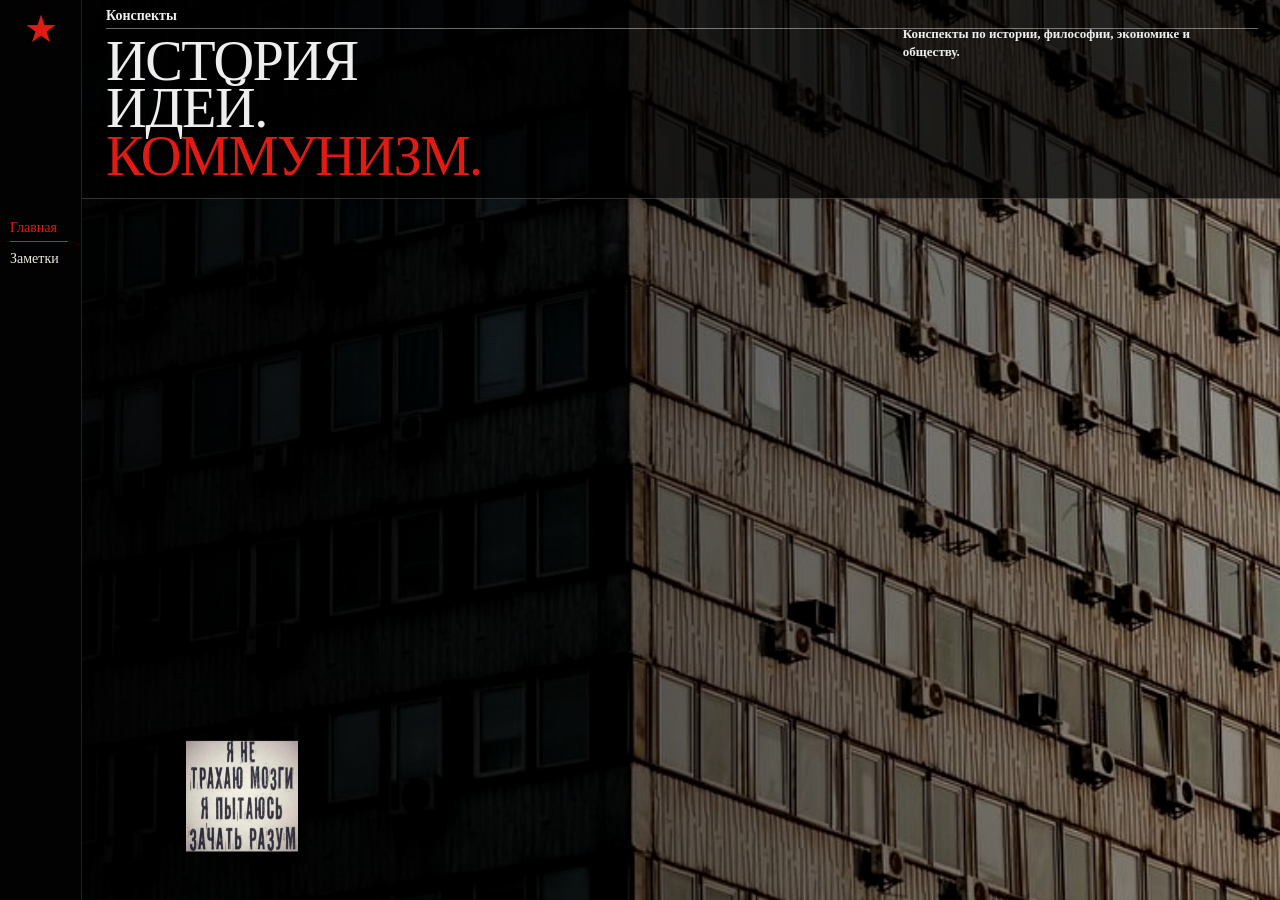
==== commit 4e29eb13: "Add files via upload" ====
--- a/index.html
+++ b/index.html
@@ -1,88 +1,29 @@
-<!DOCTYPE html>
-
+<!doctype html>
 <html lang="ru">
 <head>
-<meta charset="utf-8"/>
-<meta content="width=device-width, initial-scale=1" name="viewport"/>
-<title>История идей. Общество.</title>
-<link href="style.css" rel="stylesheet"/>
+<meta charset="utf-8">
+<meta name="viewport" content="width=device-width, initial-scale=1">
+<title>История идей. Коммунизм.</title>
+<link rel="stylesheet" href="style.css">
 </head>
-<body>
-<div class="site-shell home">
-<aside class="sidebar">
-<div class="brand-mark">★</div>
-<div class="brand">КОНСПЕКТЫ</div>
-<nav>
-<a class="active" href="index.html">Главная</a>
-<a href="#notes">Заметки</a>
-</nav>
-<div class="sidebar-bottom">ИСТОРИЯ<br/>ИДЕИ<br/>ОБЩЕСТВО</div>
+<body class="home-body">
+<aside class="rail">
+  <div class="star">★</div>
+  <nav>
+    <a class="active" href="index.html">Главная</a>
+    <a href="notes.html">Заметки</a>
+  </nav>
 </aside>
-<main class="home-main">
-<div class="home-photo">
-<img alt="Архитектура" src="654147914661196883.jpg"/>
-</div>
-<div class="home-shade"></div>
-<section class="home-overlay">
-<div class="home-heading">
-<span class="home-kicker">КОНСПЕКТЫ ПРО ИСТОРИЮ, ФИЛОСОФИЮ И ОБЩЕСТВО</span>
-<div class="home-rule"></div>
-<h1>ИСТОРИЯ<br/>ИДЕЙ.<br/><em>КОММУНИЗМ.</em></h1>
-</div>
-<div class="home-description">
-<p>История, философия, экономика и общество — от Маркса и индустриализации до перестройки и постсоветского человека.</p>
-</div>
-<section class="notes-section" id="notes">
-<div class="section-heading"><span>ЗАМЕТКИ</span><i>★</i></div>
-<a class="note-card" href="notes/note-1.html">
-<div class="card-image"><img alt="" src="images/note-1.jpg"/></div>
-<div class="card-number">01</div>
-<div class="card-text">
-<h2>От Российской империи к СССР: индустриализация, революция и сталинское государство</h2>
-<span>ЧИТАТЬ КОНСПЕКТ →</span>
-</div>
-</a>
-<a class="note-card" href="notes/note-2.html">
-<div class="card-image"><img alt="" src="images/note-2.jpg"/></div>
-<div class="card-number">02</div>
-<div class="card-text">
-<h2>Маркс и Энгельс: как возникла идея коммунизма</h2>
-<span>ЧИТАТЬ КОНСПЕКТ →</span>
-</div>
-</a>
-<a class="note-card" href="notes/note-3.html">
-<div class="card-image"><img alt="" src="images/note-3.jpg"/></div>
-<div class="card-number">03</div>
-<div class="card-text">
-<h2>Отчуждение, труд и «Капитал»: как Маркс объясняет капитализм</h2>
-<span>ЧИТАТЬ КОНСПЕКТ →</span>
-</div>
-</a>
-<a class="note-card" href="notes/note-4.html">
-<div class="card-image"><img alt="" src="images/note-4.jpg"/></div>
-<div class="card-number">04</div>
-<div class="card-text">
-<h2>От Маркса к Ленину: революция, партия, государство и экономика</h2>
-<span>ЧИТАТЬ КОНСПЕКТ →</span>
-</div>
-</a>
-<a class="note-card" href="notes/note-5.html">
-<div class="card-image"><img alt="" src="images/note-5.jpg"/></div>
-<div class="card-number">05</div>
-<div class="card-text">
-<h2>Перестройка и постсоветский человек: распад системы и кризис сознания</h2>
-<span>ЧИТАТЬ КОНСПЕКТ →</span>
-</div>
-</a>
-</section>
-<section class="quote">
-<span>“</span>
-<p>Философы лишь различным образом объясняли мир, но дело заключается в том, чтобы изменить его.</p>
-<small>— КАРЛ МАРКС</small>
-</section>
-</section>
-<footer>ИСТОРИЯ. ИДЕИ. ОБЩЕСТВО. <span>КОНСПЕКТЫ ДЛЯ ИЗУЧЕНИЯ И ПОНИМАНИЯ.</span></footer>
+<main class="home">
+  <div class="background"><img src="654147914661196883.jpg" alt=""></div>
+  <div class="darkness"></div>
+  <header class="home-header">
+    <div class="kicker">Конспекты</div>
+    <div class="line"></div>
+    <h1>ИСТОРИЯ<br>ИДЕЙ.<br><span>КОММУНИЗМ.</span></h1>
+  </header>
+  <div class="intro">Конспекты по истории, философии, экономике и обществу.</div>
+  <img class="little-poster" src="poster.jpg" alt="">
 </main>
-</div>
 </body>
 </html>
--- a/style.css
+++ b/style.css
@@ -1,228 +1,217 @@
 
-@import url('https://fonts.googleapis.com/css2?family=Oswald:wght@400;500;600;700&family=Roboto+Slab:wght@400;500;700&display=swap');
+*{box-sizing:border-box}
+html,body{margin:0;padding:0;background:#050505;color:#eee;min-height:100%}
+body{font-family:Georgia,"Times New Roman",serif}
+a{color:inherit;text-decoration:none}
 
 :root{
-  --red:#a72b20;
-  --dark:#161514;
-  --cream:#eee3ca;
-  --paper:#f5ecd8;
-  --ink:#191715;
-  --muted:#776d60;
-}
-*{box-sizing:border-box}
-html{scroll-behavior:smooth}
-body{margin:0;background:var(--dark);color:var(--ink);font-family:"Roboto Slab",serif}
-a{color:inherit;text-decoration:none}
-.site-shell{display:flex;min-height:100vh}
-.sidebar{position:fixed;left:0;top:0;bottom:0;width:118px;background:var(--dark);color:#f2e6ce;display:flex;flex-direction:column;z-index:10}
-.brand-mark{height:112px;background:var(--red);display:grid;place-items:center;font:54px/1 "Oswald",sans-serif;color:var(--cream)}
-.brand{padding:20px 18px;font:600 14px/1.35 "Oswald",sans-serif;letter-spacing:1px}
-.sidebar nav{margin-top:20px;border-top:1px solid #3d3934}
-.sidebar nav a{display:block;padding:17px 12px;border-bottom:1px solid #3d3934;font:600 11px "Oswald",sans-serif;letter-spacing:.7px}
-.sidebar nav a:hover,.sidebar nav a.active{background:var(--red)}
-.sidebar-bottom{margin-top:auto;background:var(--red);padding:22px 16px;font:600 11px/1.45 "Oswald",sans-serif;letter-spacing:.7px}
-.home-main,.note-page{margin-left:118px;width:calc(100% - 118px)}
-.intro{min-height:100vh;display:grid;grid-template-columns:46% 54%;background:var(--paper)}
-.intro-copy{padding:24vh 7vw 12vh 7vw;align-self:end}
-.eyebrow,.section-heading,.hero-title span{font:600 14px "Oswald",sans-serif;letter-spacing:2px;color:var(--red)}
-.intro h1{font:700 clamp(58px,8vw,130px)/.87 "Oswald",sans-serif;margin:22px 0 30px;letter-spacing:-2px}
-.intro h1 em{font-style:normal;color:var(--red)}
-.intro p{max-width:600px;font-size:18px;line-height:1.7}
-.intro-photo{min-height:100vh;overflow:hidden}
-.intro-photo img{width:100%;height:100%;object-fit:cover;filter:contrast(1.08)}
-.notes-section{background:var(--paper);padding:80px 7vw}
-.section-heading{display:flex;justify-content:space-between;border-bottom:2px solid var(--red);padding-bottom:10px;margin-bottom:25px}
-.section-heading i{font-style:normal;font-size:24px}
-.note-card{display:grid;grid-template-columns:120px 54px 1fr;align-items:center;border-bottom:1px solid #b8ac94;padding:18px 0;gap:18px;transition:.2s}
-.note-card:hover{background:#e7dcc4}
-.card-image{width:120px;height:120px;overflow:hidden}
-.card-image img{width:100%;height:100%;object-fit:cover;filter:grayscale(100%) contrast(1.08)}
-.card-number{font:600 24px "Oswald",sans-serif;color:var(--red)}
-.card-text h2{font:700 clamp(20px,2.2vw,34px)/1.05 "Oswald",sans-serif;margin:0 0 12px;text-transform:uppercase}
-.card-text span{font:600 11px "Oswald",sans-serif;letter-spacing:1.4px;color:var(--red)}
-.quote{margin:0;background:var(--red);color:var(--cream);padding:55px 10vw}
-.quote span{font:100px/0 "Roboto Slab",serif}
-.quote p{font:700 clamp(24px,3vw,42px)/1.2 "Oswald",sans-serif;max-width:950px;margin:20px 0}
-.quote small{font:600 12px "Oswald",sans-serif;letter-spacing:2px}
-footer{background:var(--dark);color:#eee3ca;padding:25px 7vw;font:600 12px "Oswald",sans-serif;letter-spacing:1px}
-footer span{float:right;color:#9e9589;font-weight:400}
-.note-hero{height:62vh;position:relative;overflow:hidden}
-.note-hero img{width:100%;height:100%;object-fit:cover;filter:grayscale(100%) contrast(1.18)}
-.hero-overlay{position:absolute;inset:0;background:linear-gradient(90deg,rgba(0,0,0,.75),rgba(0,0,0,.05))}
-.hero-title{position:absolute;left:7vw;bottom:8vh;color:#f4ead4;max-width:850px}
-.hero-title h1{font:700 clamp(48px,6vw,90px)/.95 "Oswald",sans-serif;text-transform:uppercase;margin:18px 0 0;letter-spacing:-1px}
-.content{background:var(--paper);padding:70px max(7vw,24px) 100px;max-width:1200px}
-.content h1{font:700 44px/1 "Oswald",sans-serif;color:var(--red);margin-top:0}
-.content h2{font:700 32px/1.05 "Oswald",sans-serif;margin-top:55px;text-transform:uppercase}
-.content h3{font:700 23px/1.1 "Oswald",sans-serif}
-.content p,.content li{font-size:18px;line-height:1.75}
-.content strong{font-weight:700}
-.content mark{background:#d7bd82;padding:0 3px}
-.content blockquote{margin:30px 0;padding:20px 28px;border-left:7px solid var(--red);background:#e7dcc4;font-size:21px}
-.content hr{border:0;border-top:2px solid #b8ac94;margin:45px 0}
-.content ul,.content ol{padding-left:30px}
+  --red:#e01b14;
+  --white:#eeeae1;
+  --black:#050505;
+  --panel:rgba(0,0,0,.70);
+  --line:rgba(255,255,255,.42);
+}
+
+/* LEFT NAVIGATION */
+.rail{
+  position:fixed;z-index:50;left:0;top:0;bottom:0;
+  width:82px;background:#020202;
+  border-right:1px solid rgba(255,255,255,.12);
+}
+.star{
+  color:var(--red);
+  font:38px/1 Georgia,"Times New Roman",serif;
+  text-align:center;padding-top:10px;
+}
+.rail nav{
+  position:absolute;left:0;right:0;top:216px;
+}
+.rail nav a{
+  display:block;width:100%;padding:4px 7px 5px 10px;
+  font:14px/1.1 Georgia,"Times New Roman",serif;
+  white-space:nowrap;
+}
+.rail nav a.active{color:var(--red)}
+.rail nav a.active:after{
+  content:"";display:block;width:58px;
+  border-bottom:1px solid var(--red);margin-top:6px;
+}
+.rail nav a:not(.active){color:var(--white)}
+.rail nav a:hover{color:var(--red)}
+
+.background,.note-background{
+  position:fixed;z-index:0;inset:0;overflow:hidden;
+}
+.background img,.note-background img{
+  width:100%;height:100%;object-fit:cover;
+  display:block;filter:brightness(.72) contrast(1.08);
+}
+.darkness,.note-darkness{
+  position:fixed;z-index:1;inset:0;pointer-events:none;
+  background:linear-gradient(90deg,rgba(0,0,0,.86) 0%,rgba(0,0,0,.56) 38%,rgba(0,0,0,.10) 100%);
+}
+
+/* FULL-WIDTH TOP BAND */
+.home-header,.note-header{
+  position:relative;z-index:4;
+  margin-left:0;
+  width:100%;
+  min-height:178px;
+  padding:9px 22px 18px 24px;
+  background:rgba(0,0,0,.70);
+  border-bottom:1px solid rgba(255,255,255,.20);
+}
+.home-header .kicker,.note-header .kicker{
+  font:700 14px/1 Georgia,"Times New Roman",serif;
+}
+.line{
+  height:1px;background:var(--line);
+  margin:5px 0 9px;
+  width:100%;
+}
+.home-header h1{
+  margin:0;
+  font:400 clamp(38px,4.4vw,62px)/.84 Georgia,"Times New Roman",serif;
+  letter-spacing:-1.5px;
+}
+.home-header h1 span{color:var(--red)}
+
+.home{
+  position:relative;z-index:2;
+  margin-left:82px;min-height:100vh;overflow:hidden;
+}
+.home .intro{
+  position:absolute;z-index:5;right:5.2%;top:25px;
+  width:315px;
+  font:700 13px/1.35 Georgia,"Times New Roman",serif;
+}
+.home .notes{display:none}
+.little-poster{
+  position:absolute;z-index:5;
+  left:104px;bottom:48px;
+  width:112px;height:auto;
+  max-height:170px;
+  object-fit:contain;
+  object-position:center;
+  display:block;
+}
+
+/* DEDICATED NOTE LIST */
+.notes-list{
+  position:relative;z-index:2;
+  margin-left:82px;min-height:100vh;overflow:hidden;
+}
+.notes-list .notes-list-label{
+  position:relative;z-index:5;
+  width:720px;max-width:calc(100vw - 120px);
+  margin:42px 0 0 24px;
+  padding:8px 12px;
+  background:var(--panel);
+  border-top:1px solid rgba(255,255,255,.22);
+  border-bottom:1px solid rgba(255,255,255,.22);
+  font:700 14px/1 Georgia,"Times New Roman",serif;
+}
+.notes-list .notes{
+  position:relative;z-index:5;
+  display:block;
+  width:720px;max-width:calc(100vw - 120px);
+  margin:0 0 60px 24px;
+  padding:0 12px 8px;
+  background:var(--panel);
+}
+.note-row{
+  display:grid;
+  grid-template-columns:42px minmax(0,1fr) 42px;
+  align-items:center;
+  min-height:68px;
+  border-bottom:1px solid rgba(255,255,255,.20);
+  padding:8px 2px;
+}
+.note-row:hover{background:rgba(255,255,255,.035)}
+.num{color:var(--red);font:400 23px/1 Georgia,serif}
+.note-title{font:700 14px/1.3 Georgia,"Times New Roman",serif}
+.arrow{font:24px/1;text-align:center}
+
+/* NOTE PAGE */
+.note-page{
+  position:relative;z-index:2;
+  margin-left:82px;min-height:100vh;
+  overflow:hidden;
+}
+.note-background{height:100vh;will-change:transform}
+.note-background img{
+  height:120vh;
+  min-height:100vh;
+  position:absolute;left:0;top:-10vh;
+  filter:grayscale(100%) brightness(.58) contrast(1.14);
+}
+.note-darkness{
+  background:linear-gradient(90deg,rgba(0,0,0,.82),rgba(0,0,0,.47) 50%,rgba(0,0,0,.18));
+}
+.note-header{
+  min-height:150px;
+  width:100%;
+  padding:9px 24px 16px;
+}
+.note-heading{
+  display:flex;align-items:flex-start;gap:14px;
+}
+.note-number{color:var(--red);font:400 23px/1 Georgia,serif;padding-top:5px}
+.note-heading h1{
+  margin:0;max-width:900px;
+  font:400 clamp(29px,3.2vw,47px)/.88 Georgia,"Times New Roman",serif;
+}
+.back{
+  position:relative;z-index:6;
+  display:block;width:44px;margin:16px 0 0 18px;
+  font:30px/1 Georgia,serif;color:var(--white);
+}
+.note-content{
+  position:relative;z-index:5;
+  width:min(760px,calc(100vw - 125px));
+  margin:25px 0 100px 24px;
+  padding:18px 22px 26px;
+  background:rgba(0,0,0,.70);
+  color:#eee;
+  font:700 15px/1.52 Georgia,"Times New Roman",serif;
+}
+.note-content h1,.note-content h2,.note-content h3{
+  font-family:Georgia,"Times New Roman",serif;line-height:1.12
+}
+.note-content h1{font-size:27px}
+.note-content h2{font-size:22px;margin-top:26px}
+.note-content h3{font-size:18px}
+.note-content p,.note-content li{font-size:15px;line-height:1.52}
+.note-content blockquote{
+  border-left:2px solid rgba(255,255,255,.6);
+  margin:16px 0;padding:2px 13px;
+}
+.note-content hr{border:0;border-top:1px solid rgba(255,255,255,.45);margin:24px 0}
+
+/* Mobile */
 @media(max-width:800px){
-  .sidebar{width:76px}
-  .brand{display:none}
-  .sidebar-bottom{font-size:9px;padding:12px 8px}
-  .home-main,.note-page{margin-left:76px;width:calc(100% - 76px)}
-  .intro{display:block}
-  .intro-copy{padding:70px 28px}
-  .intro-photo{min-height:55vh}
-  .notes-section{padding:55px 28px}
-  .note-card{grid-template-columns:75px 35px 1fr;gap:10px}
-  .card-image{width:75px;height:75px}
-  .card-text h2{font-size:20px}
-  .note-hero{height:55vh}
-  .hero-title{left:28px;right:20px;bottom:40px}
-  .content{padding:45px 28px 70px}
-  .content p,.content li{font-size:16px}
-  footer span{float:none;display:block;margin-top:8px}
-}
-
-
-/* --- Homepage: architectural editorial layout --- */
-.home-main{
-  position:relative;
-  min-height:100vh;
-  overflow:hidden;
-  background:#0d0d0d;
-}
-.home-photo{
-  position:fixed;
-  inset:0;
-  z-index:0;
-}
-.home-photo img{
-  width:100%;
-  height:100%;
-  object-fit:cover;
-  object-position:center;
-  filter:contrast(1.06) saturate(.78);
-}
-.home-shade{
-  position:fixed;
-  inset:0;
-  z-index:1;
-  pointer-events:none;
-  background:
-    linear-gradient(90deg,rgba(0,0,0,.88) 0,rgba(0,0,0,.63) 24%,rgba(0,0,0,.16) 53%,rgba(0,0,0,.03) 100%),
-    linear-gradient(180deg,rgba(0,0,0,.28),rgba(0,0,0,.05) 42%,rgba(0,0,0,.38));
-}
-.home-overlay{
-  position:relative;
-  z-index:2;
-  width:min(480px,calc(100vw - 120px));
-  min-height:100vh;
-  padding:34px 28px 90px;
-  color:#f0e7d4;
-  background:rgba(8,8,8,.58);
-  border-left:1px solid rgba(240,231,212,.18);
-}
-.home-heading{
-  margin-top:0;
-}
-.home-kicker{
-  font:600 14px/1 "Roboto Slab",serif;
-  letter-spacing:.3px;
-}
-.home-rule{
-  height:1px;
-  background:#ddd0b7;
-  opacity:.9;
-  margin:8px 0 14px;
-}
-.home-heading h1{
-  margin:0;
-  font:400 clamp(38px,4.4vw,62px)/.9 "Roboto Slab",serif;
-  letter-spacing:-2px;
-}
-.home-heading h1 em{
-  font-style:normal;
-  color:var(--red);
-}
-.home-description{
-  max-width:390px;
-  margin-top:30px;
-}
-.home-description p{
-  font:400 14px/1.65 "Roboto Slab",serif;
-  color:#ddd2bf;
-}
-.home .notes-section{
-  margin-top:56px;
-  padding:0;
-  background:transparent;
-}
-.home .section-heading{
-  color:#eee3ca;
-  border-bottom:1px solid rgba(238,227,202,.5);
-  margin-bottom:12px;
-}
-.home .section-heading i{
-  color:var(--red);
-}
-.home .note-card{
-  grid-template-columns:36px 1fr;
-  border-bottom:1px solid rgba(238,227,202,.2);
-  padding:12px 0;
-  gap:12px;
-  color:#eee3ca;
-  background:transparent;
-}
-.home .note-card .card-image{display:none}
-.home .card-number{
-  font:400 14px/1 "Roboto Slab",serif;
-  color:#eee3ca;
-  padding-top:3px;
-}
-.home .card-text h2{
-  font:500 17px/1.05 "Roboto Slab",serif;
-  margin:0 0 5px;
-  text-transform:uppercase;
-}
-.home .card-text span{
-  font-size:9px;
-  color:#c9bda8;
-}
-.home .note-card:hover{
-  background:rgba(167,43,32,.18);
-}
-.home .quote{
-  margin-top:45px;
-  padding:22px 20px;
-  background:rgba(167,43,32,.88);
-}
-.home .quote span{font-size:60px}
-.home .quote p{font-size:18px;margin:10px 0}
-.home footer{
-  position:relative;
-  z-index:3;
-  margin-left:0;
-  background:rgba(8,8,8,.92);
-  padding:15px 28px;
-}
-.home footer span{display:none}
-
-@media(max-width:800px){
-  .home-overlay{
-    width:calc(100vw - 76px);
-    padding:28px 20px 70px;
+  .rail{width:70px}
+  .star{font-size:32px}
+  .rail nav{top:205px}
+  .rail nav a{font-size:12px;padding-left:7px}
+  .rail nav a.active:after{width:50px}
+
+  .home,.notes-list,.note-page{margin-left:70px}
+  .home-header,.note-header{padding-left:16px;padding-right:14px;min-height:165px}
+  .home-header h1{font-size:40px}
+  .home .intro{
+    position:relative;right:auto;top:auto;
+    width:80%;margin:-1px 0 0 16px;
+    padding:10px 12px;background:var(--panel)
   }
-  .home-heading h1{font-size:42px}
-  .home-description{margin-top:22px}
-}
-
-
-/* --- Revised scrolling and editorial positioning --- */
-.note-page{overflow:visible}
-.note-hero{position:relative;transform:none}
-.note-hero img{position:absolute;inset:0;display:block}
-.content{position:relative}
-.home-main{overflow:visible}
-/* The homepage background/photo scrolls with the page rather than staying fixed. */
-.home-photo,.home-shade{position:absolute}
-.home-photo img{height:100%;min-height:100vh}
-@media(max-width:800px){
-  .intro-copy{padding:18vh 28px 10vh;align-self:end}
-}
+  .little-poster{left:78px;bottom:24px;width:92px;max-height:145px}
+  .notes-list .notes-list-label,
+  .notes-list .notes{
+    width:calc(100% - 28px);max-width:none;margin-left:14px
+  }
+  .note-row{grid-template-columns:30px minmax(0,1fr) 28px;min-height:65px}
+  .note-title{font-size:12px}
+  .note-content{
+    width:calc(100% - 28px);margin-left:14px;padding:15px 16px;
+  }
+}
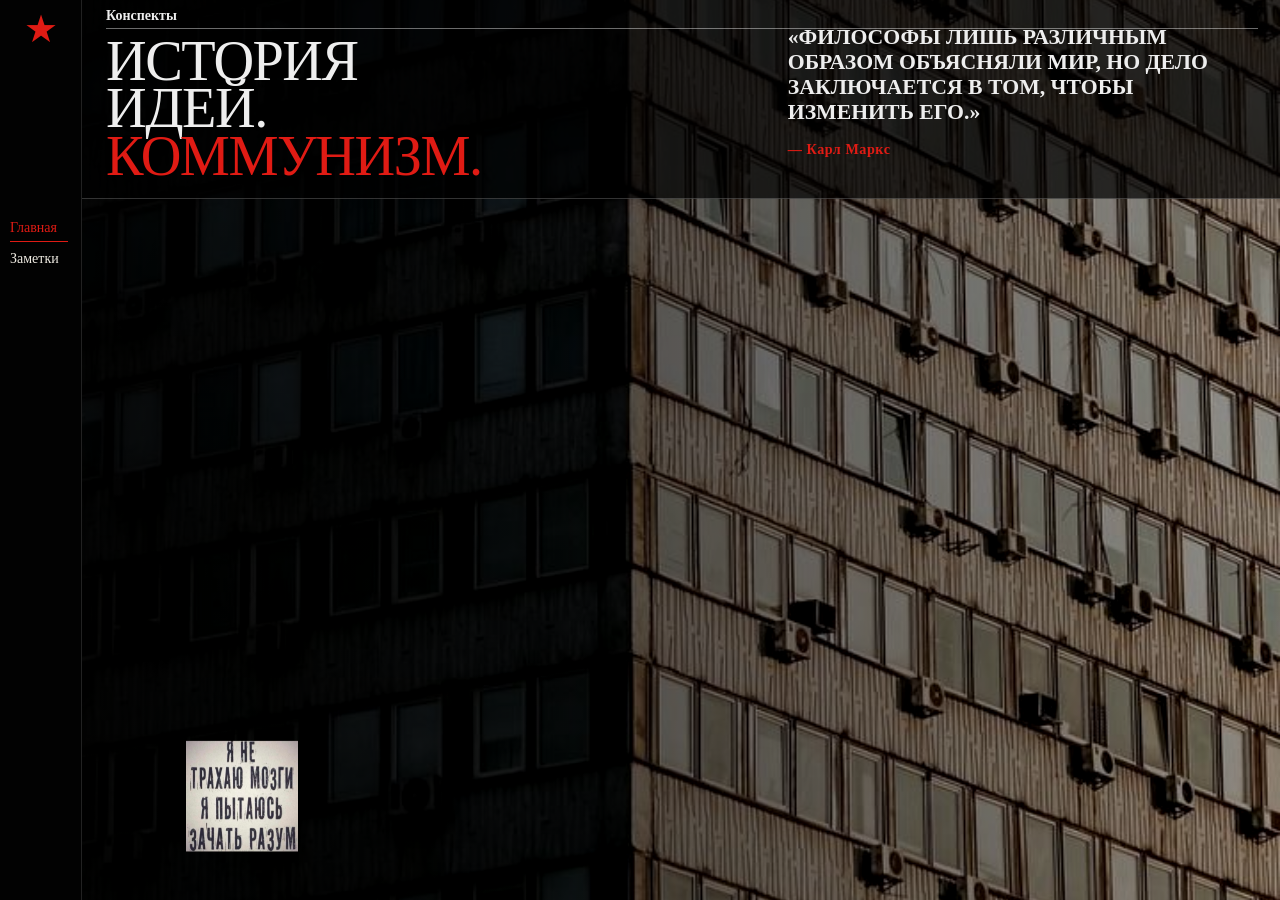
==== commit 92b926c4: "Add files via upload" ====
--- a/index.html
+++ b/index.html
@@ -22,7 +22,7 @@
     <div class="line"></div>
     <h1>ИСТОРИЯ<br>ИДЕЙ.<br><span>КОММУНИЗМ.</span></h1>
   </header>
-  <div class="intro">Конспекты по истории, философии, экономике и обществу.</div>
+  <div class="intro">«Философы лишь различным образом объясняли мир, но дело заключается в том, чтобы изменить его.»<span>— Карл Маркс</span></div>
   <img class="little-poster" src="poster.jpg" alt="">
 </main>
 </body>
--- a/style.css
+++ b/style.css
@@ -82,9 +82,11 @@
 }
 .home .intro{
   position:absolute;z-index:5;right:5.2%;top:25px;
-  width:315px;
-  font:700 13px/1.35 Georgia,"Times New Roman",serif;
-}
+  width:min(430px,38vw);
+  font:700 clamp(17px,1.7vw,24px)/1.15 Georgia,"Times New Roman",serif;
+  text-transform:uppercase;
+}
+.home .intro span{display:block;margin-top:16px;font-size:.65em;letter-spacing:.04em;text-transform:none;color:var(--red)}
 .home .notes{display:none}
 .little-poster{
   position:absolute;z-index:5;
@@ -202,7 +204,8 @@
   .home .intro{
     position:relative;right:auto;top:auto;
     width:80%;margin:-1px 0 0 16px;
-    padding:10px 12px;background:var(--panel)
+    padding:10px 12px;background:var(--panel);
+    font-size:18px
   }
   .little-poster{left:78px;bottom:24px;width:92px;max-height:145px}
   .notes-list .notes-list-label,
@@ -215,3 +218,398 @@
     width:calc(100% - 28px);margin-left:14px;padding:15px 16px;
   }
 }
+
+
+/* NOTE FEED / ARTICLE DESIGN */
+.site-shell{min-height:100vh;background:#050505;color:var(--white)}
+.site-shell .sidebar{
+  position:fixed;z-index:50;left:0;top:0;bottom:0;width:82px;
+  background:#020202;border-right:1px solid rgba(255,255,255,.12);
+  padding:10px 8px 18px;display:flex;flex-direction:column;
+}
+.brand-mark{color:var(--red);font:38px/1 Georgia,"Times New Roman",serif;text-align:center}
+.brand{margin-top:18px;font:700 10px/1.15 Georgia,"Times New Roman",serif;text-align:center;letter-spacing:.4px}
+.site-shell .sidebar nav{margin-top:78px;display:flex;flex-direction:column;gap:8px}
+.site-shell .sidebar nav a{font:700 10px/1.1 Georgia,"Times New Roman",serif;color:var(--white);white-space:nowrap}
+.site-shell .sidebar nav a:hover{color:var(--red)}
+.sidebar-bottom{margin-top:auto;font:700 8px/1.25 Georgia,"Times New Roman",serif;text-align:center;color:rgba(238,234,225,.65)}
+.note-page{
+  margin-left:82px;min-height:100vh;position:relative;overflow:hidden;
+  background:#080808 var(--note-bg) center/cover fixed no-repeat;
+}
+.note-page:before{content:"";position:fixed;z-index:0;inset:0 0 0 82px;background:rgba(0,0,0,.56);pointer-events:none}
+.note-page:after{content:"";position:fixed;z-index:0;inset:0 0 0 82px;background:linear-gradient(180deg,rgba(0,0,0,.20),rgba(0,0,0,.76) 62%,rgba(0,0,0,.88));pointer-events:none}
+.note-hero{
+  position:relative;z-index:2;height:42vh;min-height:255px;max-height:440px;overflow:hidden;
+  border-bottom:1px solid rgba(255,255,255,.3)
+}
+.note-hero img{width:100%;height:100%;display:block;object-fit:cover;filter:grayscale(100%) contrast(1.08) brightness(.72)}
+.hero-overlay{position:absolute;inset:0;background:linear-gradient(180deg,rgba(0,0,0,.04),rgba(0,0,0,.68) 86%,rgba(0,0,0,.82))}
+.hero-title{position:absolute;z-index:2;left:28px;right:28px;bottom:24px;max-width:900px}
+.hero-title span{display:block;color:var(--red);font:700 12px/1 Georgia,"Times New Roman",serif;letter-spacing:.5px;margin-bottom:8px}
+.hero-title h1{margin:0;font:400 clamp(28px,4.2vw,54px)/.92 Georgia,"Times New Roman",serif;text-transform:uppercase;text-shadow:0 2px 10px #000}
+.content{
+  position:relative;z-index:2;width:min(800px,calc(100% - 48px));margin:0 0 80px 28px;
+  padding:22px 24px 38px;background:rgba(0,0,0,.54);border-left:1px solid rgba(255,255,255,.13);
+  color:#eee;font:700 15px/1.52 Georgia,"Times New Roman",serif;
+}
+.content h1,.content h2,.content h3{font-family:Georgia,"Times New Roman",serif;line-height:1.12}
+.content h1{font-size:27px;margin:28px 0 14px}.content h1:first-child{margin-top:0}
+.content h2{font-size:22px;margin:26px 0 12px}.content h3{font-size:18px;margin:22px 0 10px}
+.content p,.content li{font-size:15px;line-height:1.52}.content ul{padding-left:24px}.content blockquote{border-left:2px solid rgba(255,255,255,.65);margin:16px 0;padding:2px 13px}.content hr{border:0;border-top:1px solid rgba(255,255,255,.42);margin:24px 0}
+.site-shell footer{position:relative;z-index:2;margin-left:28px;padding:20px 0 30px;font:700 9px/1 Georgia,serif;letter-spacing:1px;color:rgba(238,234,225,.55)}
+@media(max-width:800px){
+ .site-shell .sidebar{width:70px}.site-shell .sidebar nav{margin-top:62px}.brand{font-size:8px}.sidebar-bottom{font-size:7px}
+ .note-page{margin-left:70px}.note-page:before,.note-page:after{left:70px}.note-hero{height:38vh;min-height:230px}.hero-title{left:16px;right:14px;bottom:18px}.hero-title h1{font-size:30px}.content{width:calc(100% - 28px);margin-left:14px;padding:18px 16px 30px}.content p,.content li{font-size:14px}.content h1{font-size:23px}.content h2{font-size:19px}.content h3{font-size:17px}.site-shell footer{margin-left:14px}
+}
+
+
+/* NOTE FEED LOOK — matches the reference: photo first, then a compact note header and text over the background */
+.note-page{
+  margin-left:0;
+  min-height:100vh;
+  background:#080808 var(--note-bg) center/cover fixed no-repeat;
+}
+.note-page:before{inset:0;background:rgba(0,0,0,.48)}
+.note-page:after{inset:0;background:linear-gradient(180deg,rgba(0,0,0,.10),rgba(0,0,0,.62) 55%,rgba(0,0,0,.86) 100%)}
+.note-page .sidebar{display:none}
+.note-hero{
+  height:35vh;
+  min-height:245px;
+  max-height:none;
+  border-bottom:0;
+}
+.note-hero img{
+  filter:grayscale(100%) contrast(1.08) brightness(.72);
+}
+.note-hero .hero-overlay{background:linear-gradient(180deg,rgba(0,0,0,.02),rgba(0,0,0,.18) 75%,rgba(0,0,0,.38))}
+.note-hero .hero-title{display:none}
+.feed-note-head{
+  position:relative;z-index:3;
+  width:min(800px,calc(100% - 64px));
+  margin-left:32px;
+  padding-top:3px;
+}
+.feed-kicker{
+  color:var(--white);
+  font:700 12px/1 Georgia,"Times New Roman",serif;
+}
+.feed-rule{height:1px;background:rgba(255,255,255,.48);margin:7px 0 4px}
+.feed-row{
+  display:grid;
+  grid-template-columns:24px minmax(0,1fr) 26px;
+  gap:0;
+  align-items:start;
+  min-height:54px;
+}
+.feed-number{color:var(--red);font:400 clamp(30px,3vw,42px)/.9 Georgia,serif;padding-top:0}
+.feed-title{color:var(--red);font:700 clamp(15px,1.35vw,20px)/1.02 Georgia,"Times New Roman",serif;text-transform:uppercase}
+.feed-arrow{color:var(--white);font:22px/1 Georgia,serif;text-align:right}
+.content{
+  width:min(800px,calc(100% - 64px));
+  margin:0 0 80px 32px;
+  padding:10px 10px 38px;
+  background:transparent;
+  border-left:0;
+  color:#eee;
+  font:700 14px/1.48 Georgia,"Times New Roman",serif;
+}
+.content h1,.content h2,.content h3{line-height:1.12}
+.content h1{font-size:19px;margin:18px 0 10px}.content h1:first-child{margin-top:0}
+.content h2{font-size:15px;margin:16px 0 8px}.content h3{font-size:15px;margin:14px 0 8px}
+.content p,.content li{font-size:14px;line-height:1.48}
+.content ul{padding-left:20px}
+.content blockquote{border-left:2px solid rgba(255,255,255,.62);margin:14px 0;padding:2px 12px}
+.content hr{border:0;border-top:1px solid rgba(255,255,255,.38);margin:20px 0}
+.site-shell footer{margin-left:32px}
+@media(max-width:800px){
+ .note-page{margin-left:0}.note-page:before,.note-page:after{left:0}
+ .note-hero{height:34vh;min-height:220px}
+ .feed-note-head{width:calc(100% - 32px);margin-left:16px}
+ .feed-title{font-size:12px}.feed-row{grid-template-columns:22px minmax(0,1fr) 22px}
+ .content{width:calc(100% - 32px);margin-left:16px;padding:8px 0 28px}
+ .content p,.content li{font-size:13px}.content h1{font-size:18px}.content h2{font-size:15px}.content h3{font-size:14px}
+ .site-shell footer{margin-left:16px}
+}
+
+.feed-back{
+  position:absolute;z-index:4;left:7px;top:calc(35vh + 66px);
+  font:24px/1 Georgia,"Times New Roman",serif;color:var(--white);
+}
+@media(max-width:800px){.feed-back{top:calc(34vh + 62px);left:5px;font-size:21px}}
+
+/* FINAL REFERENCE MATCH — note pages */
+.site-shell .sidebar{
+  display:flex;
+  position:fixed;
+  z-index:50;
+  left:0;top:0;bottom:0;
+  width:74px;
+  background:#020202;
+  border-right:1px solid rgba(255,255,255,.12);
+  padding:8px 5px 16px;
+}
+.site-shell .brand-mark{font-size:36px;line-height:1;text-align:center}
+.site-shell .brand{margin-top:18px;font-size:9px;line-height:1.05}
+.site-shell .sidebar nav{margin-top:72px;gap:7px}
+.site-shell .sidebar nav a{font-size:10px;line-height:1.05}
+.site-shell .sidebar-bottom{font-size:7px;line-height:1.12}
+
+.note-page{
+  margin-left:74px !important;
+  min-height:100vh;
+  position:relative;
+  overflow-x:hidden;
+  background:#080808 var(--note-bg) center/cover fixed no-repeat;
+}
+.note-page:before{
+  content:"";
+  position:fixed;
+  z-index:0;
+  inset:0 0 0 74px;
+  background:rgba(0,0,0,.57);
+  pointer-events:none;
+}
+.note-page:after{
+  content:"";
+  position:fixed;
+  z-index:0;
+  inset:0 0 0 74px;
+  background:linear-gradient(180deg,rgba(0,0,0,.12),rgba(0,0,0,.56) 52%,rgba(0,0,0,.78) 100%);
+  pointer-events:none;
+}
+
+/* Top photograph: compact horizontal strip, like the reference */
+.note-hero{
+  position:relative;
+  z-index:2;
+  width:100%;
+  height:260px;
+  min-height:260px;
+  max-height:260px;
+  overflow:hidden;
+  border:0;
+}
+.note-hero img{
+  width:100%;
+  height:100%;
+  display:block;
+  object-fit:cover;
+  object-position:center center;
+  filter:grayscale(100%) contrast(1.08) brightness(.68);
+}
+.note-hero .hero-overlay{
+  position:absolute;
+  inset:0;
+  background:linear-gradient(180deg,rgba(0,0,0,.02),rgba(0,0,0,.12) 55%,rgba(0,0,0,.42));
+}
+.note-hero .hero-title{display:none}
+
+/* The title/navigation strip sits directly under the photo and spans the full page */
+.feed-note-head{
+  position:relative;
+  z-index:5;
+  width:100%;
+  margin:0;
+  padding:0 28px 0 0;
+  background:rgba(0,0,0,.68);
+  border-top:1px solid rgba(255,255,255,.34);
+  border-bottom:1px solid rgba(255,255,255,.20);
+}
+.feed-kicker{
+  padding:5px 0 0 0;
+  color:var(--white);
+  font:700 12px/1 Georgia,"Times New Roman",serif;
+}
+.feed-rule{
+  height:1px;
+  margin:5px 0 0;
+  width:calc(100% - 18px);
+  background:rgba(255,255,255,.48);
+}
+.feed-row{
+  display:grid;
+  grid-template-columns:42px minmax(0,720px) 48px;
+  align-items:center;
+  min-height:58px;
+  padding:0;
+}
+.feed-number{
+  color:var(--red);
+  font:400 24px/1 Georgia,serif;
+  padding-left:0;
+}
+.feed-title{
+  color:var(--white);
+  font:700 clamp(16px,1.25vw,24px)/1.02 Georgia,"Times New Roman",serif;
+  text-transform:uppercase;
+  letter-spacing:.1px;
+}
+.feed-arrow{
+  color:var(--white);
+  font:28px/1 Georgia,serif;
+  text-align:center;
+  transition:transform .2s ease,color .2s ease;
+}
+.feed-row:hover .feed-arrow{transform:translateX(4px);color:var(--red)}
+
+/* No extra black navigation bar: only the arrow links remain */
+.feed-back{
+  position:absolute;
+  z-index:6;
+  left:0;
+  top:326px;
+  width:38px;
+  text-align:center;
+  color:var(--white);
+  font:26px/1 Georgia,serif;
+  transition:transform .2s ease,color .2s ease;
+}
+.feed-back:hover{transform:translateX(-3px);color:var(--red)}
+
+/* Text flows directly over the large background photograph */
+.content{
+  position:relative;
+  z-index:3;
+  width:min(720px,calc(100% - 100px));
+  margin:0 0 90px 0;
+  padding:18px 0 40px;
+  background:transparent;
+  border:0;
+  color:#eee;
+  font:700 15px/1.48 Georgia,"Times New Roman",serif;
+}
+.content h1,.content h2,.content h3{
+  color:#eee;
+  font-family:Georgia,"Times New Roman",serif;
+  line-height:1.08;
+}
+.content h1{font-size:23px;margin:24px 0 11px}
+.content h1:first-child{margin-top:0}
+.content h2{font-size:18px;margin:22px 0 10px}
+.content h3{font-size:16px;margin:18px 0 9px}
+.content p,.content li{font-size:15px;line-height:1.48}
+.content ul{padding-left:22px}
+.content blockquote{border-left:2px solid rgba(255,255,255,.62);margin:15px 0;padding:2px 13px}
+.content hr{border:0;border-top:1px solid rgba(255,255,255,.40);margin:22px 0}
+.site-shell footer{margin-left:0}
+
+@media(max-width:800px){
+  .site-shell .sidebar{width:58px;padding-left:4px;padding-right:4px}
+  .site-shell .brand-mark{font-size:30px}
+  .site-shell .brand{font-size:7px}
+  .site-shell .sidebar nav{margin-top:58px}
+  .site-shell .sidebar nav a{font-size:8px}
+  .site-shell .sidebar-bottom{font-size:6px}
+  .note-page{margin-left:58px !important}
+  .note-page:before,.note-page:after{left:58px}
+  .note-hero{height:190px;min-height:190px;max-height:190px}
+  .feed-note-head{padding-right:12px}
+  .feed-kicker{font-size:10px}
+  .feed-row{grid-template-columns:30px minmax(0,1fr) 32px;min-height:54px}
+  .feed-number{font-size:20px}
+  .feed-title{font-size:13px}
+  .feed-arrow{font-size:24px}
+  .feed-back{top:248px;left:0;font-size:23px}
+  .content{width:calc(100% - 38px);padding-top:15px}
+  .content p,.content li{font-size:13px}
+  .content h1{font-size:20px}.content h2{font-size:17px}.content h3{font-size:15px}
+}
+
+
+/* FINAL NOTE FEED — reference layout */
+.site-shell > .sidebar{display:none}
+.site-shell .note-page{margin-left:0;min-height:100vh;overflow:visible;position:relative;background:#080808 var(--note-bg) center/cover fixed no-repeat}
+.site-shell .note-page:before{left:0;background:rgba(0,0,0,.48)}
+.site-shell .note-page:after{left:0;background:linear-gradient(180deg,rgba(0,0,0,.10),rgba(0,0,0,.78) 68%,rgba(0,0,0,.90))}
+
+.site-shell .note-hero{
+  position:relative;z-index:2;
+  width:100%;height:auto;min-height:0;max-height:none;overflow:visible;
+  border:0;background:transparent;
+}
+.site-shell .note-hero img{
+  width:100%;height:auto;min-height:0;max-height:none;display:block;
+  object-fit:contain;object-position:center top;
+  filter:grayscale(100%) contrast(1.06) brightness(.72);
+}
+.site-shell .hero-overlay{display:none}
+.site-shell .hero-title{display:none}
+
+.site-shell .feed-note-head{
+  position:relative;z-index:8;
+  width:100%;
+  margin-top:-58px;
+  padding:18px 7vw 20px;
+  background:rgba(0,0,0,.70);
+  border-top:1px solid rgba(255,255,255,.45);
+  border-bottom:1px solid rgba(255,255,255,.28);
+  box-shadow:0 0 24px rgba(0,0,0,.45);
+}
+.site-shell .feed-kicker{
+  font:700 15px/1 Georgia,"Times New Roman",serif;
+  margin:0 0 13px;
+}
+.site-shell .feed-rule{
+  height:1px;background:rgba(255,255,255,.48);width:100%;margin:0 0 12px;
+}
+.site-shell .feed-row{
+  display:grid;
+  grid-template-columns:55px minmax(0,1fr) 70px;
+  align-items:center;
+  gap:18px;
+}
+.site-shell .feed-number{color:var(--red);font:400 clamp(38px,4.2vw,58px)/.86 Georgia,serif}
+.site-shell .feed-title{
+  color:var(--red);
+  font:700 clamp(25px,3.1vw,43px)/.88 Georgia,"Times New Roman",serif;
+  letter-spacing:-.5px;
+  text-transform:uppercase;
+  max-width:1050px;
+}
+.site-shell .feed-arrow{
+  display:block;text-align:center;font:34px/1 Georgia,serif;
+  transition:transform .15s ease;color:var(--white)
+}
+.site-shell .feed-arrow:hover{transform:translateX(5px);color:var(--red)}
+.site-shell .feed-back{
+  position:relative;z-index:9;
+  display:block;width:55px;height:45px;margin:-5px 0 0 7vw;
+  font:34px/1 Georgia,serif;color:var(--white);
+}
+.site-shell .content{
+  position:relative;z-index:5;
+  width:min(760px,calc(100% - 40px));
+  margin:0 auto 100px;
+  padding:18px 24px 55px;
+  background:rgba(0,0,0,.24);
+  border:0;
+  color:#eee;
+  font:700 16px/1.55 Georgia,"Times New Roman",serif;
+}
+.site-shell .content h1,.site-shell .content h2,.site-shell .content h3{line-height:1.12}
+.site-shell .content h1{font-size:29px;margin:30px 0 15px}
+.site-shell .content h1:first-child{margin-top:0}
+.site-shell .content h2{font-size:23px;margin:28px 0 13px}
+.site-shell .content h3{font-size:19px;margin:23px 0 11px}
+.site-shell .content p,.site-shell .content li{font-size:16px;line-height:1.55}
+.site-shell .content ul{padding-left:25px}
+.site-shell .content blockquote{border-left:2px solid rgba(255,255,255,.68);margin:18px 0;padding:3px 15px}
+.site-shell .content hr{border:0;border-top:1px solid rgba(255,255,255,.38);margin:28px 0}
+.site-shell footer{display:none}
+
+@media(max-width:800px){
+ .site-shell .feed-note-head{margin-top:-35px;padding:14px 20px 17px}
+ .site-shell .feed-kicker{font-size:13px;margin-bottom:10px}
+ .site-shell .feed-rule{margin-bottom:9px}
+ .site-shell .feed-row{grid-template-columns:30px minmax(0,1fr) 42px;gap:9px}
+ .site-shell .feed-number{font-size:38px}
+ .site-shell .feed-title{font-size:24px}
+ .site-shell .feed-arrow{font-size:27px}
+ .site-shell .feed-back{margin-left:20px;width:40px;font-size:30px}
+ .site-shell .content{width:min(760px,calc(100% - 24px));padding:14px 14px 40px}
+ .site-shell .content p,.site-shell .content li{font-size:14px}
+ .site-shell .content h1{font-size:24px}
+ .site-shell .content h2{font-size:20px}
+ .site-shell .content h3{font-size:17px}
+}
